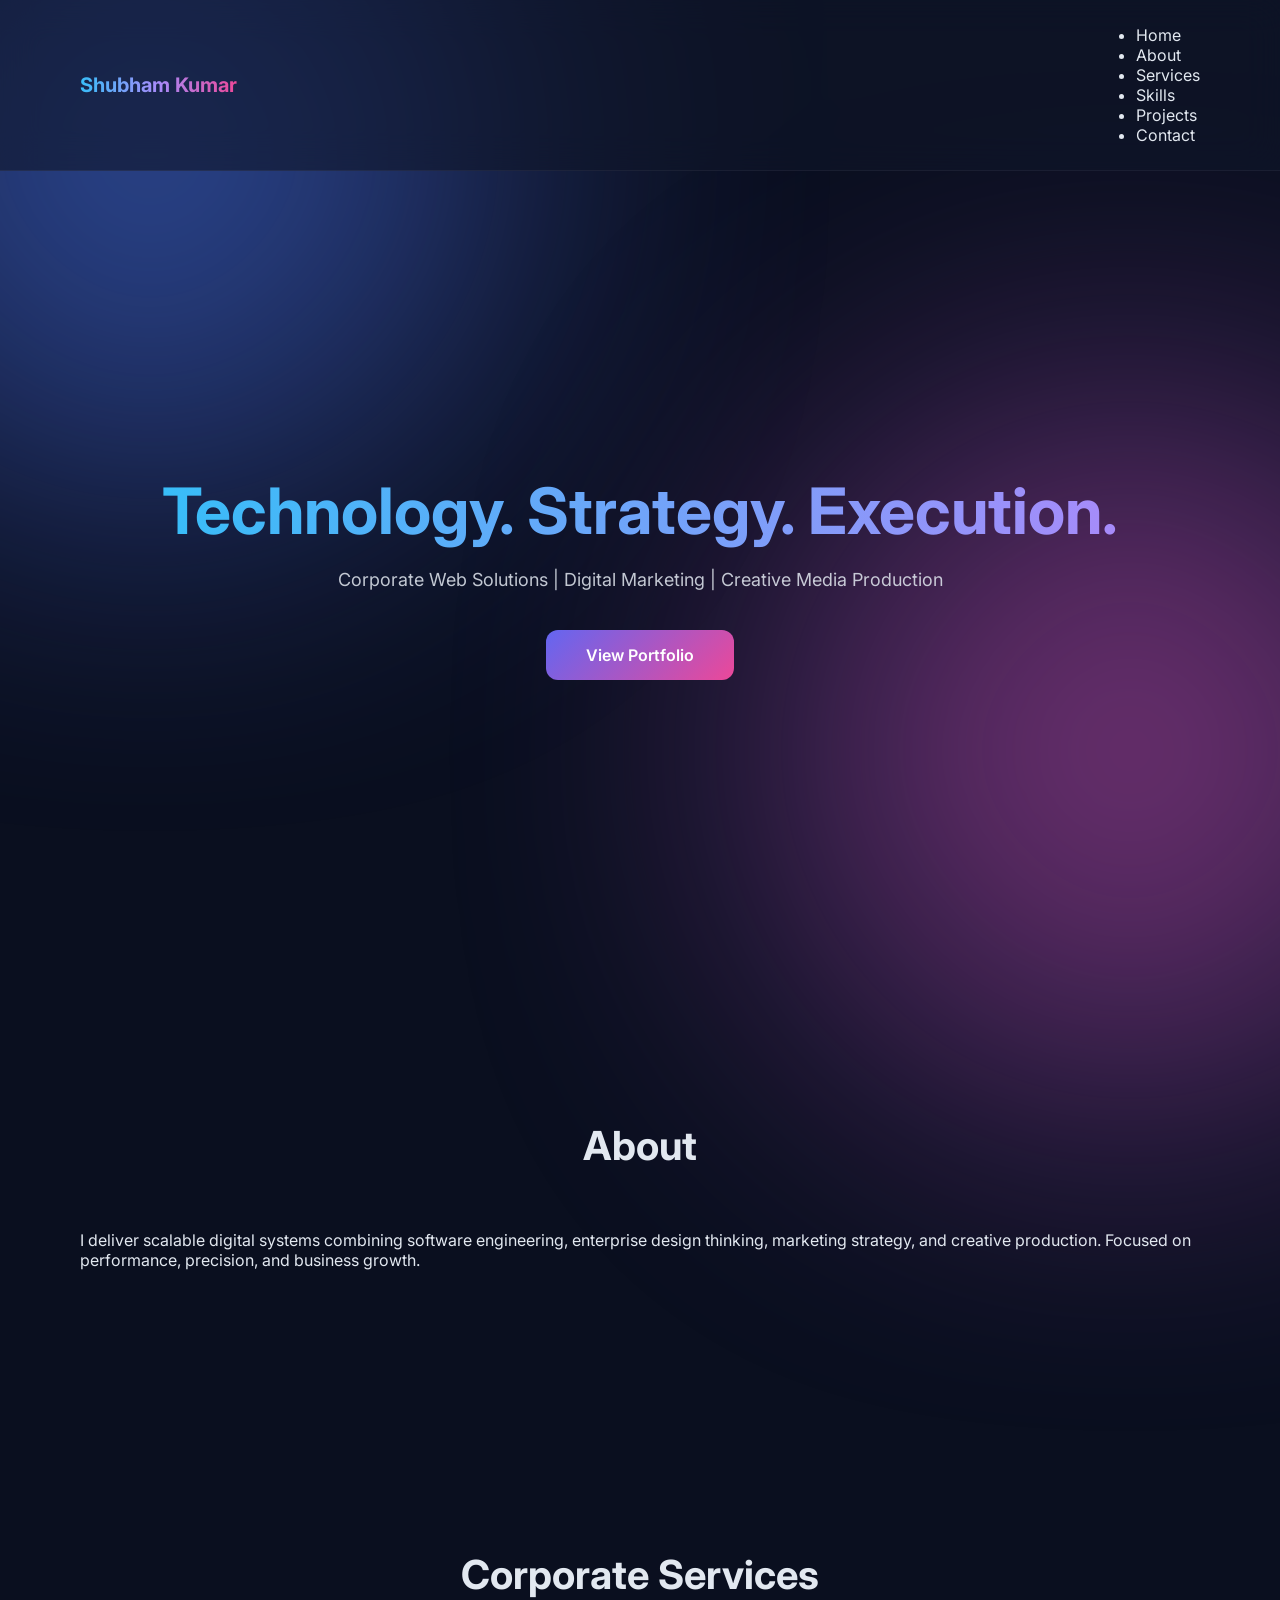
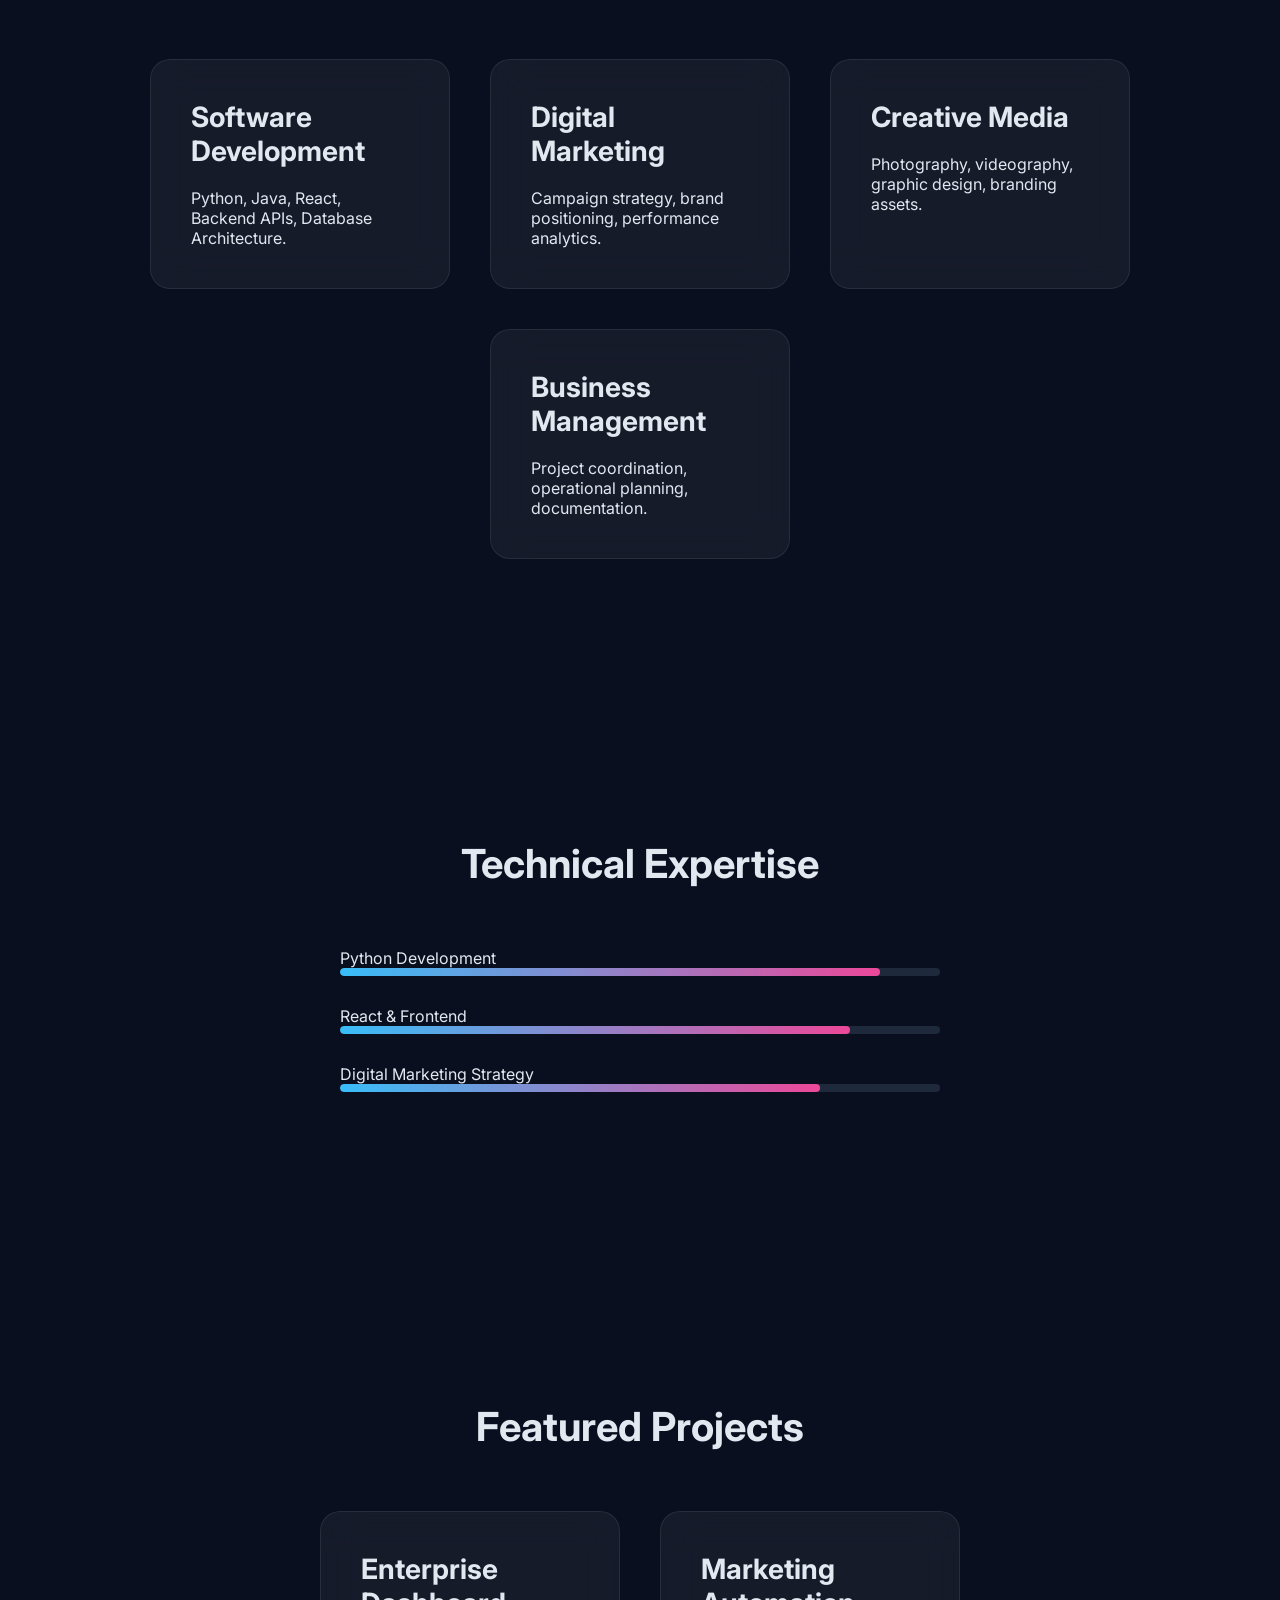
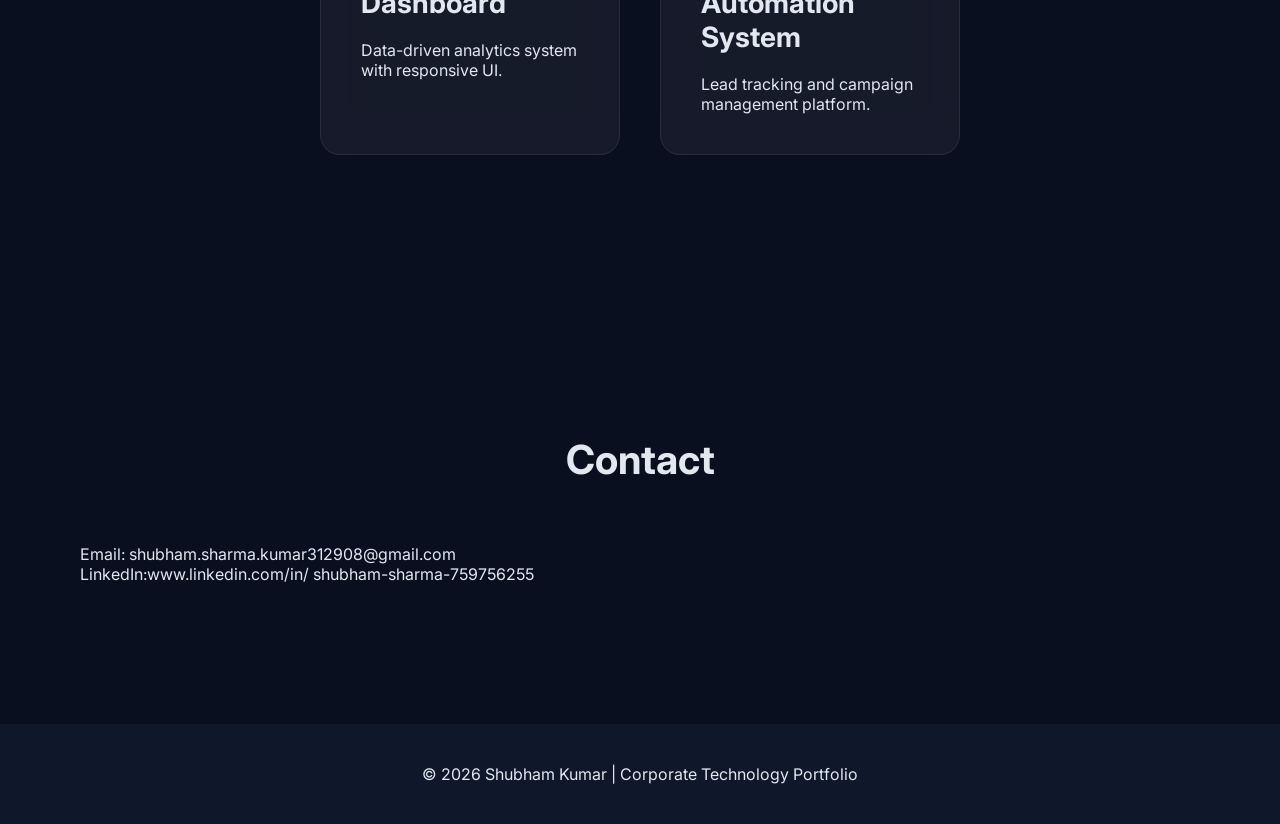
==== portfolio.html @ 58cebaa6 "Add files via upload" ====
<!DOCTYPE html>
<html lang="en">
<head>
<meta charset="UTF-8">
<meta name="viewport" content="width=device-width, initial-scale=1.0">
<title>Shubham Kumar | Corporate Portfolio</title>
<link rel="stylesheet" href="portfolio.css">
<link href="https://fonts.googleapis.com/css2?family=Inter:wght@300;400;600;700&display=swap" rel="stylesheet">
</head>
<body>

<header class="header">
    <nav class="nav">
        <div class="logo">Shubham Kumar</div>
        <ul>
            <li>Home</li>
            <li>About</li>
            <li>Services</li>
            <li>Skills</li>
            <li>Projects</li>
            <li>Contact</li>
        </ul>
    </nav>

    <div class="hero">
        <h1>Technology. Strategy. Execution.</h1>
        <p>Corporate Web Solutions | Digital Marketing | Creative Media Production</p>
        <a href="#" class="btn-primary">View Portfolio</a>
    </div>
</header>

<section class="section about">
    <h2>About</h2>
    <p>
        I deliver scalable digital systems combining software engineering,
        enterprise design thinking, marketing strategy, and creative production.
        Focused on performance, precision, and business growth.
    </p>
</section>
                      

<section class="section services">
    <h2>Corporate Services</h2>
    <div class="grid">
        <div class="card reveal">
            <h3>Software Development</h3>
            <p>Python, Java, React, Backend APIs, Database Architecture.</p>
        </div>

        <div class="card reveal">
            <h3>Digital Marketing</h3>
            <p>Campaign strategy, brand positioning, performance analytics.</p>
        </div>

        <div class="card reveal">
            <h3>Creative Media</h3>
            <p>Photography, videography, graphic design, branding assets.</p>
        </div>

        <div class="card reveal">
            <h3>Business Management</h3>
            <p>Project coordination, operational planning, documentation.</p>
        </div>
    </div>
</section>

<section class="section skills">
    <h2>Technical Expertise</h2>

    <div class="skill reveal">
        <span>Python Development</span>
        <div class="bar"><div class="fill" style="width:90%"></div></div>
    </div>

    <div class="skill reveal">
        <span>React & Frontend</span>
        <div class="bar"><div class="fill" style="width:85%"></div></div>
    </div>

    <div class="skill reveal">
        <span>Digital Marketing Strategy</span>
        <div class="bar"><div class="fill" style="width:80%"></div></div>
    </div>

</section>

<section class="section projects">
    <h2>Featured Projects</h2>
    <div class="grid">
        <div class="project-card reveal">
            <h3>Enterprise Dashboard</h3>
            <p>Data-driven analytics system with responsive UI.</p>
        </div>
        <div class="project-card reveal">
            <h3>Marketing Automation System</h3>
            <p>Lead tracking and campaign management platform.</p>
        </div>
    </div>
</section>

<section class="section contact">
    <h2>Contact</h2>
    <p>Email: shubham.sharma.kumar312908@gmail.com</p>
    <p>LinkedIn:www.linkedin.com/in/
shubham-sharma-759756255 </p>
</section>

<footer>
    © 2026 Shubham Kumar | Corporate Technology Portfolio
</footer>

<script>
window.addEventListener("scroll", function() {
    let reveals = document.querySelectorAll(".reveal");
    reveals.forEach(el => {
        let windowHeight = window.innerHeight;
        let elementTop = el.getBoundingClientRect().top;
        if (elementTop < windowHeight - 100) {
            el.classList.add("active");
        }
    });
});
</script>

</body>
</html>
---- portfolio.css ----
/* =========================
   GLOBAL RESET
========================= */

*{
    margin:0;
    padding:0;
    box-sizing:border-box;
}

body{
    font-family:'Inter',sans-serif;
    background:#0a0f1f;
    color:#e2e8f0;
    overflow-x:hidden;
    scroll-behavior:smooth;
}

/* =========================
   ANIMATED MESH BACKGROUND
========================= */

body::before,
body::after{
    content:"";
    position:fixed;
    width:700px;
    height:700px;
    border-radius:50%;
    filter:blur(140px);
    z-index:-2;
    opacity:0.5;
    pointer-events:none;
}

body::before{
    background:radial-gradient(circle,#3b82f6,#6366f1);
    top:-200px;
    left:-200px;
    animation:float1 18s infinite alternate ease-in-out;
}

body::after{
    background:radial-gradient(circle,#ec4899,#8b5cf6);
    bottom:-200px;
    right:-200px;
    animation:float2 22s infinite alternate ease-in-out;
}

@keyframes float1{
    0%{transform:translate(0,0);}
    100%{transform:translate(120px,100px);}
}

@keyframes float2{
    0%{transform:translate(0,0);}
    100%{transform:translate(-120px,-100px);}
}

body::selection{
    background:#6366f1;
}

/* =========================
   NAVBAR
========================= */

.nav{
    position:sticky;
    top:0;
    display:flex;
    justify-content:space-between;
    align-items:center;
    padding:25px 80px;
    backdrop-filter:blur(18px);
    background:rgba(15,23,42,0.6);
    border-bottom:1px solid rgba(255,255,255,0.05);
    z-index:1000;
}

.logo{
    font-weight:700;
    font-size:20px;
    background:linear-gradient(90deg,#38bdf8,#a78bfa,#ec4899);
    -webkit-background-clip:text;
    -webkit-text-fill-color:transparent;
}

/* =========================
   HERO
========================= */

.hero{
    min-height:90vh;
    display:flex;
    flex-direction:column;
    justify-content:center;
    align-items:center;
    text-align:center;
    padding:0 20px;
}

.hero h1{
    font-size:64px;
    background:linear-gradient(90deg,#38bdf8,#a78bfa,#ec4899);
    background-size:200% auto;
    -webkit-background-clip:text;
    -webkit-text-fill-color:transparent;
    animation:shine 6s linear infinite;
}

@keyframes shine{
    to{background-position:200% center;}
}

.hero p{
    margin-top:20px;
    font-size:18px;
    opacity:0.85;
}

.btn-primary{
    margin-top:40px;
    padding:15px 40px;
    border-radius:12px;
    background:linear-gradient(135deg,#6366f1,#ec4899);
    color:white;
    text-decoration:none;
    font-weight:600;
    position:relative;
    transition:0.4s;
}

.btn-primary:hover{
    transform:translateY(-6px);
    box-shadow:0 15px 40px rgba(99,102,241,0.4);
}

/* =========================
   SECTIONS
========================= */

.section{
    padding:140px 80px;
    position:relative;
}

.section h2{
    text-align:center;
    font-size:40px;
    margin-bottom:60px;
}

.section h3{
    font-size:28px;
    margin-bottom:20px;
}

/* =========================
   STATS
========================= */

.stats{
    display:flex;
    justify-content:center;
    gap:80px;
}

.stat-card{
    text-align:center;
}

.stat-card h3{
    font-size:48px;
    background:linear-gradient(90deg,#38bdf8,#ec4899);
    -webkit-background-clip:text;
    -webkit-text-fill-color:transparent;
}

/* =========================
   CARDS
========================= */

.grid{
    display:flex;
    gap:40px;
    justify-content:center;
    flex-wrap:wrap;
}

.card, .project-card{
    width:300px;
    padding:40px;
    border-radius:20px;
    background:rgba(255,255,255,0.05);
    backdrop-filter:blur(20px);
    border:1px solid rgba(255,255,255,0.08);
    transition:transform 0.3s ease, box-shadow 0.4s ease;
    transform-style:preserve-3d;
    perspective:1000px;
    opacity:0;
    transform:translateY(40px);
}

.card:hover,
.project-card:hover{
    transform:translateY(-6px);
    box-shadow:0 25px 60px rgba(0,0,0,0.5);
}

/* =========================
   SKILLS
========================= */

.skill{
    max-width:600px;
    margin:30px auto;
    opacity:0;
    transform:translateY(40px);
}

.bar{
    height:8px;
    background:#1e293b;
    border-radius:8px;
    overflow:hidden;
}

.fill{
    height:8px;
    border-radius:8px;
    background:linear-gradient(90deg,#38bdf8,#ec4899);
}

/* =========================
   REVEAL
========================= */

.reveal.active{
    opacity:1;
    transform:translateY(0);
    transition:all 1s ease;
}

/* =========================
   FOOTER
========================= */

footer{
    padding:40px;
    text-align:center;
    background:#0f172a;
}
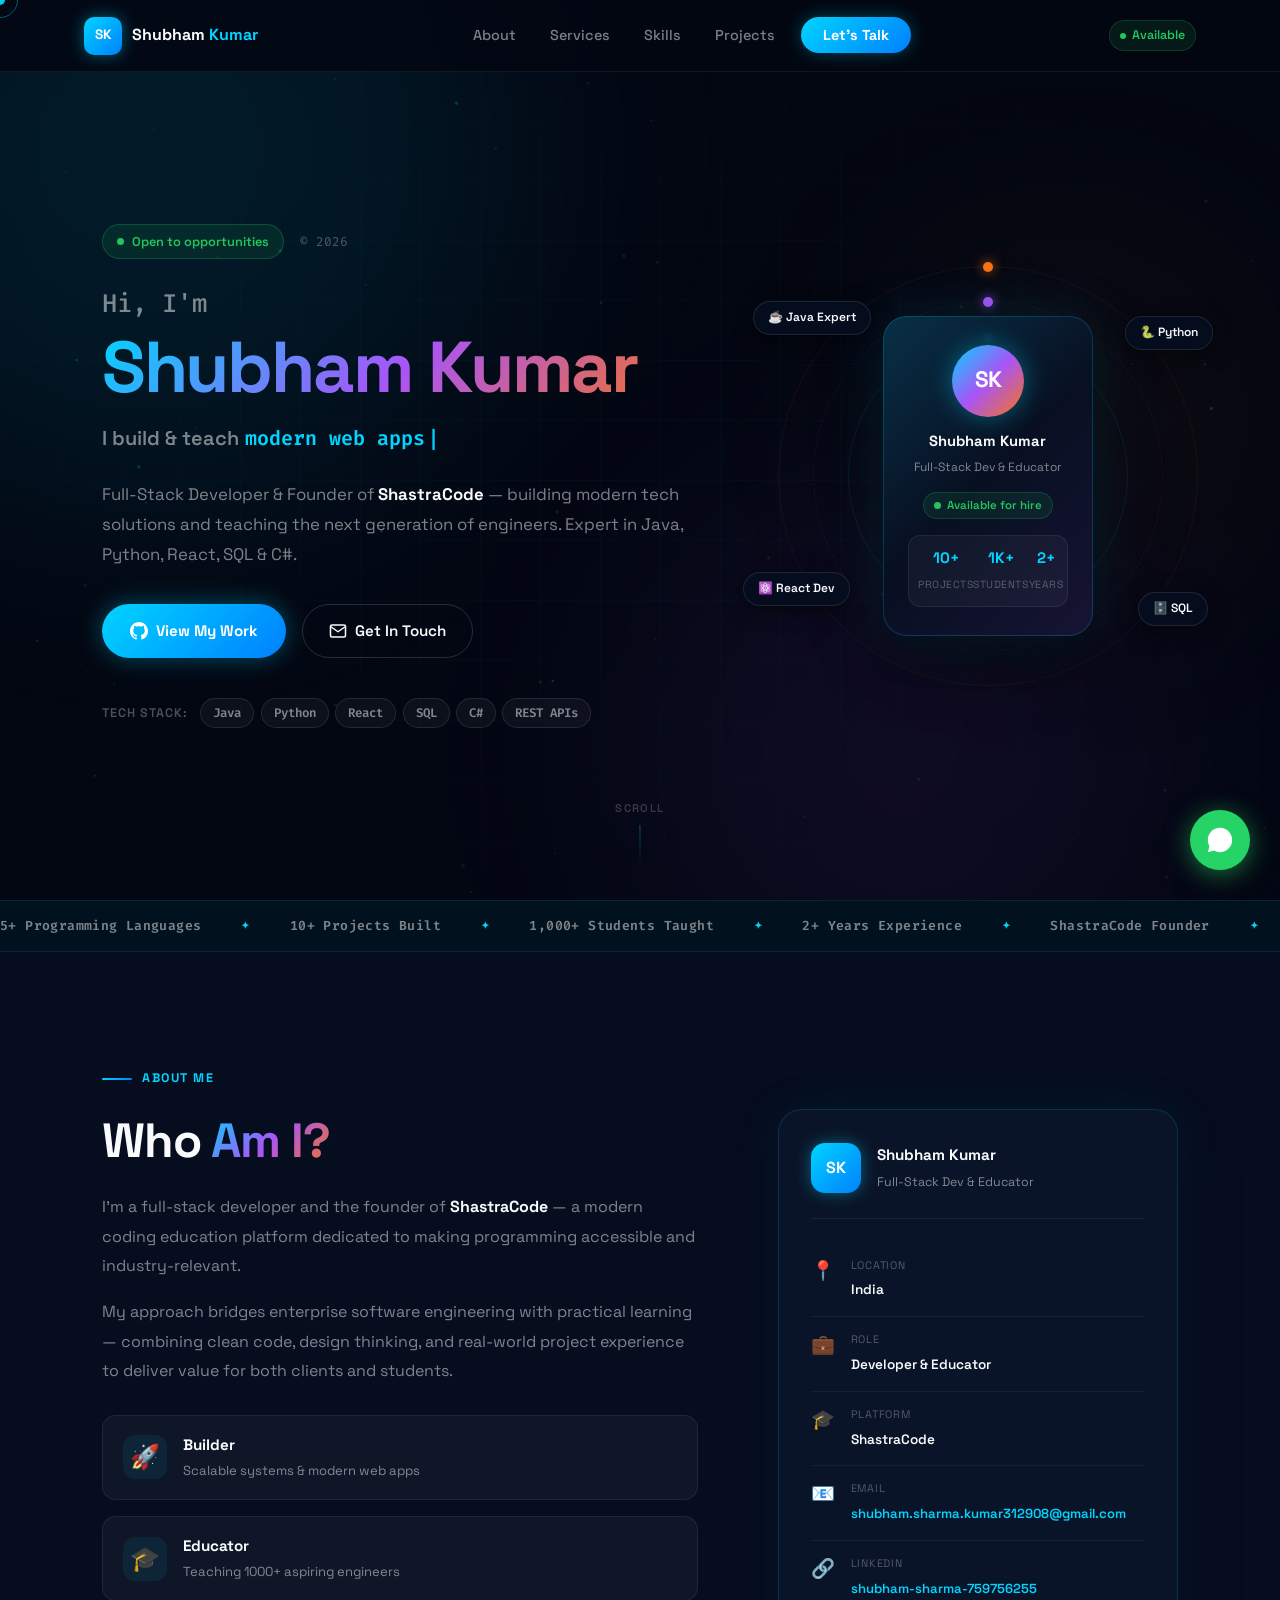
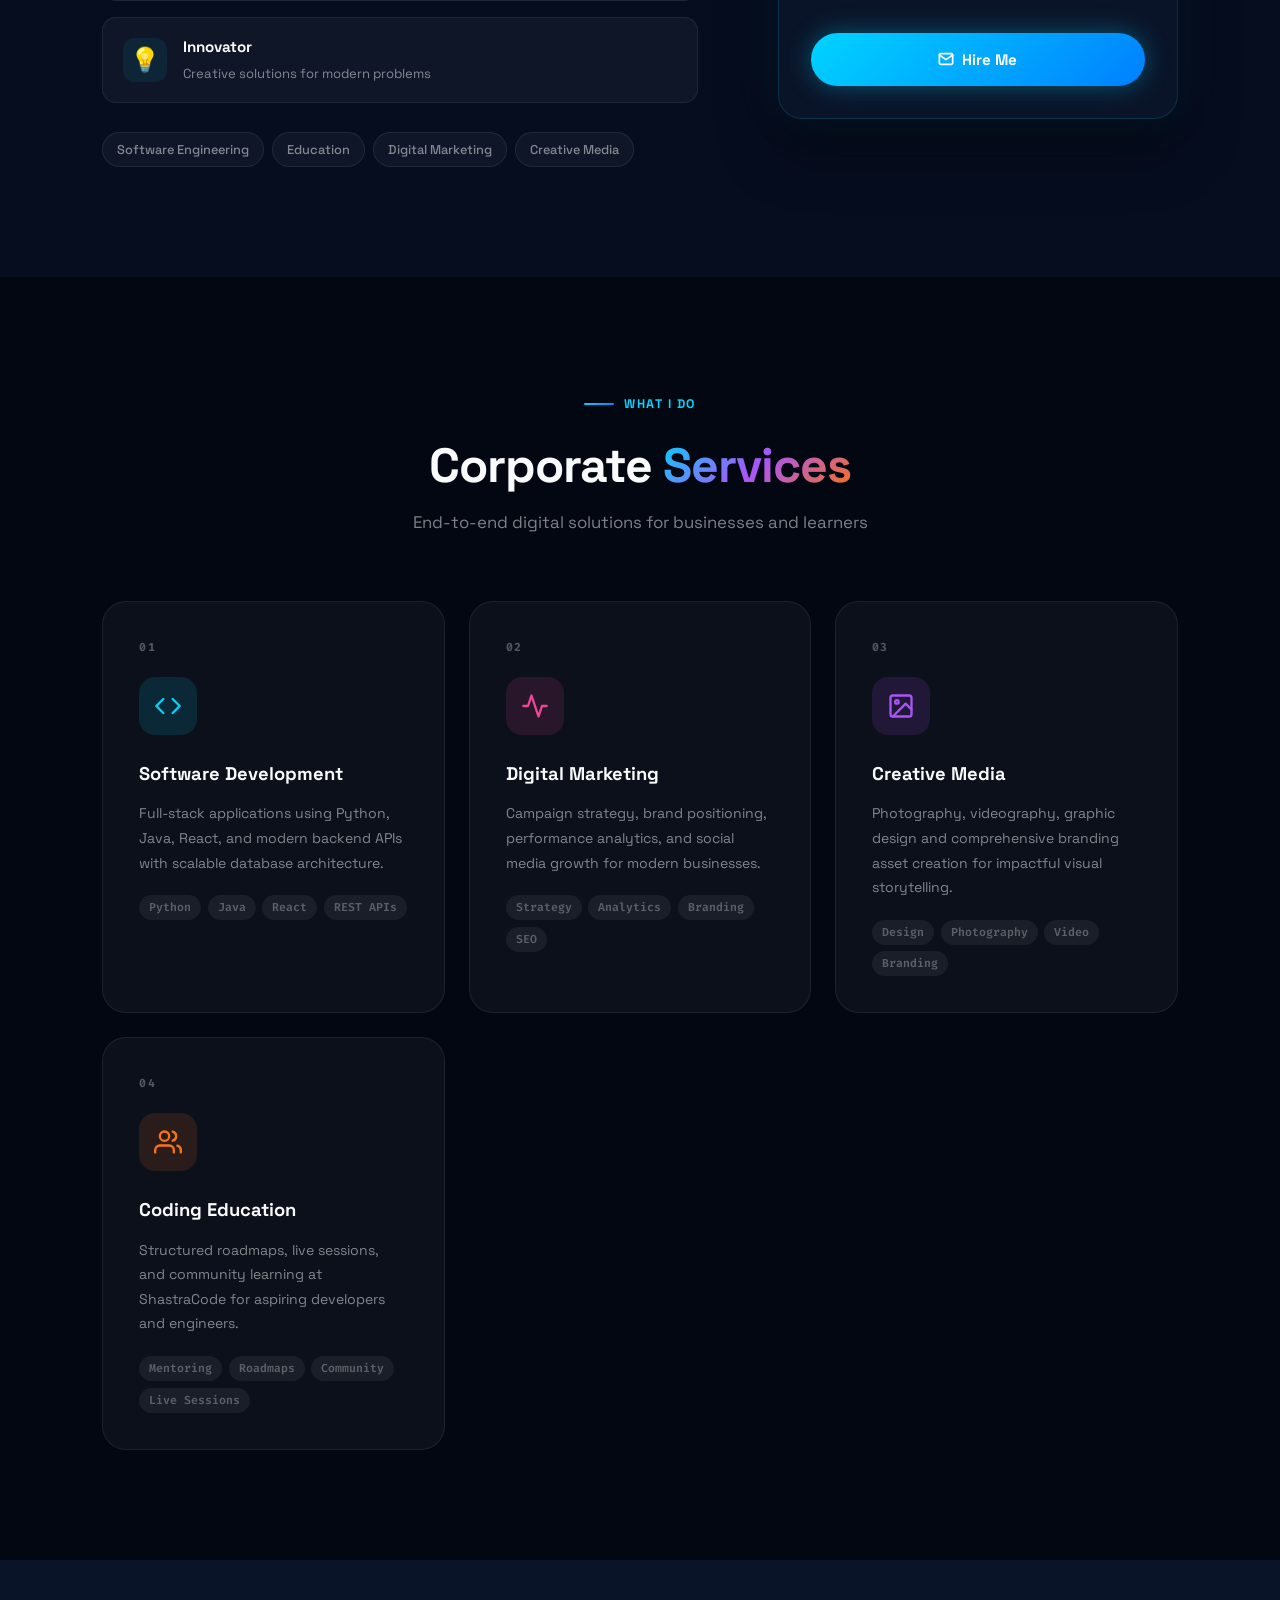
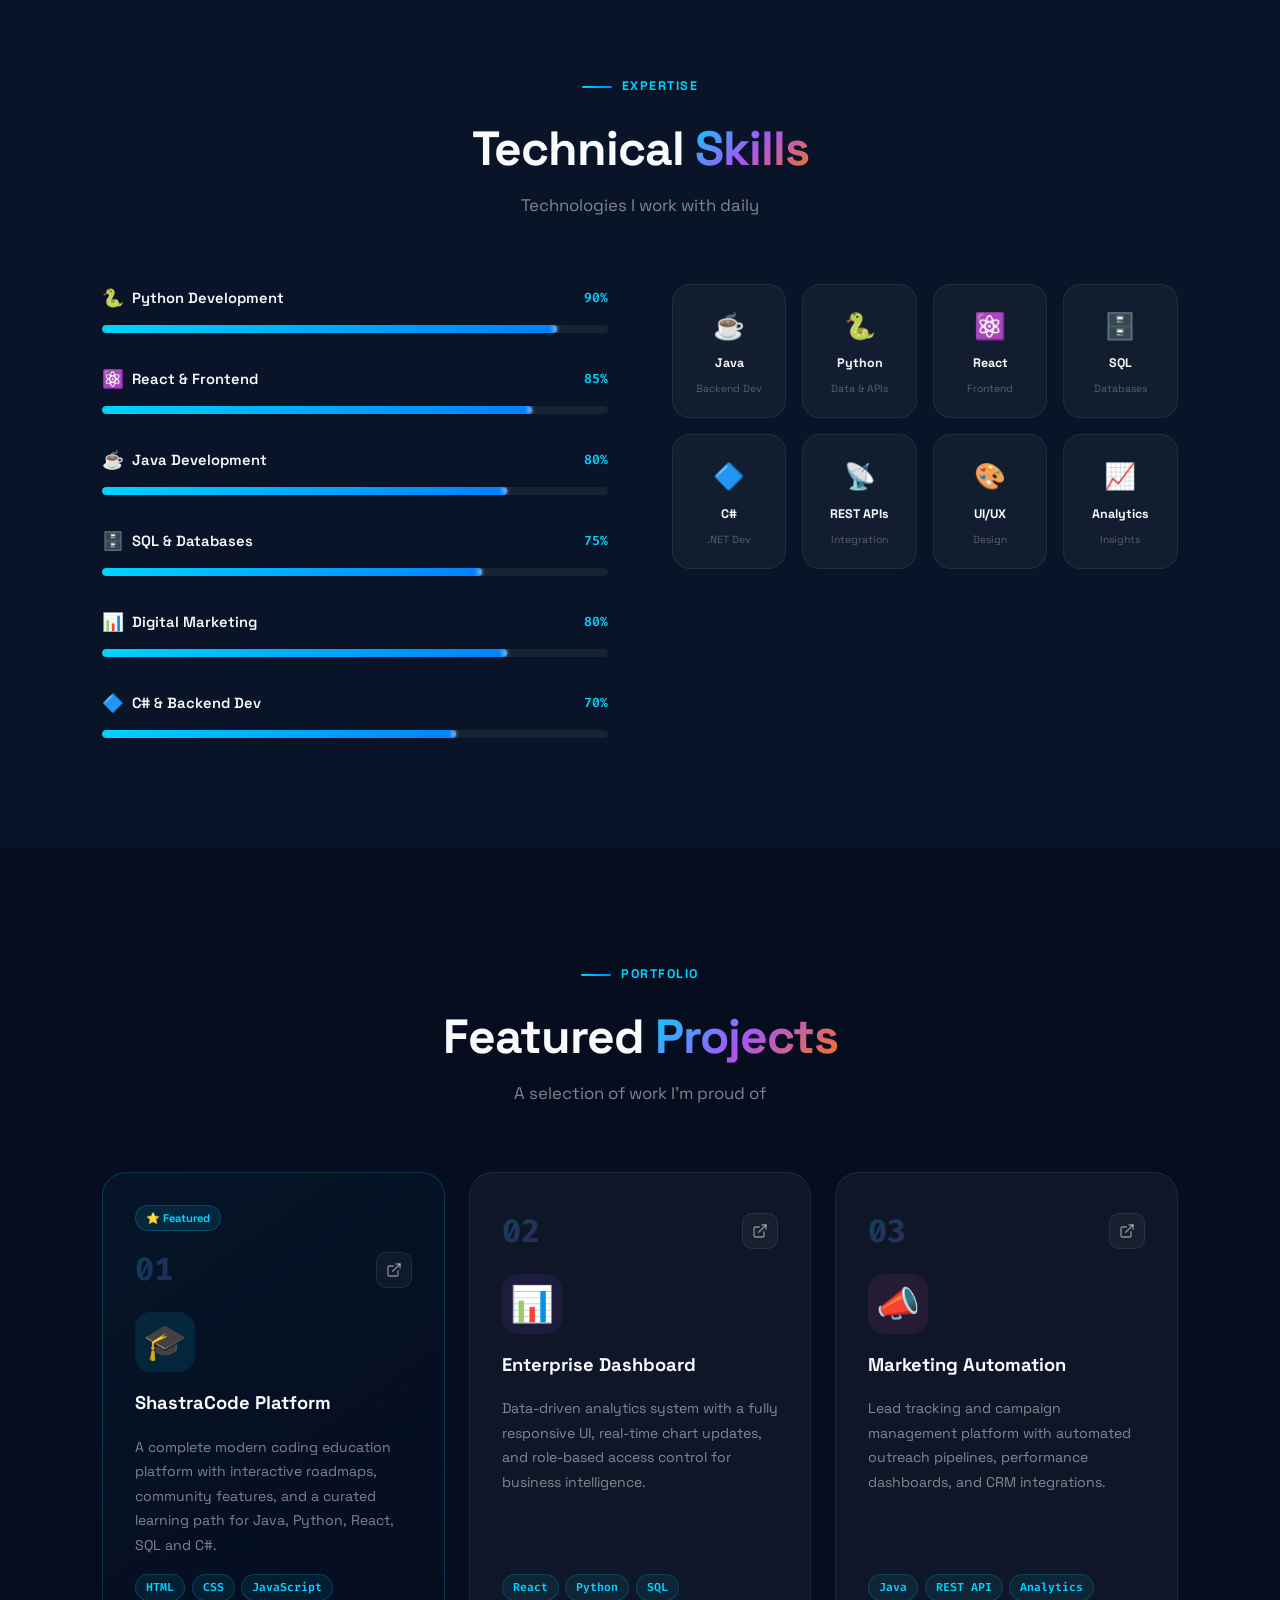
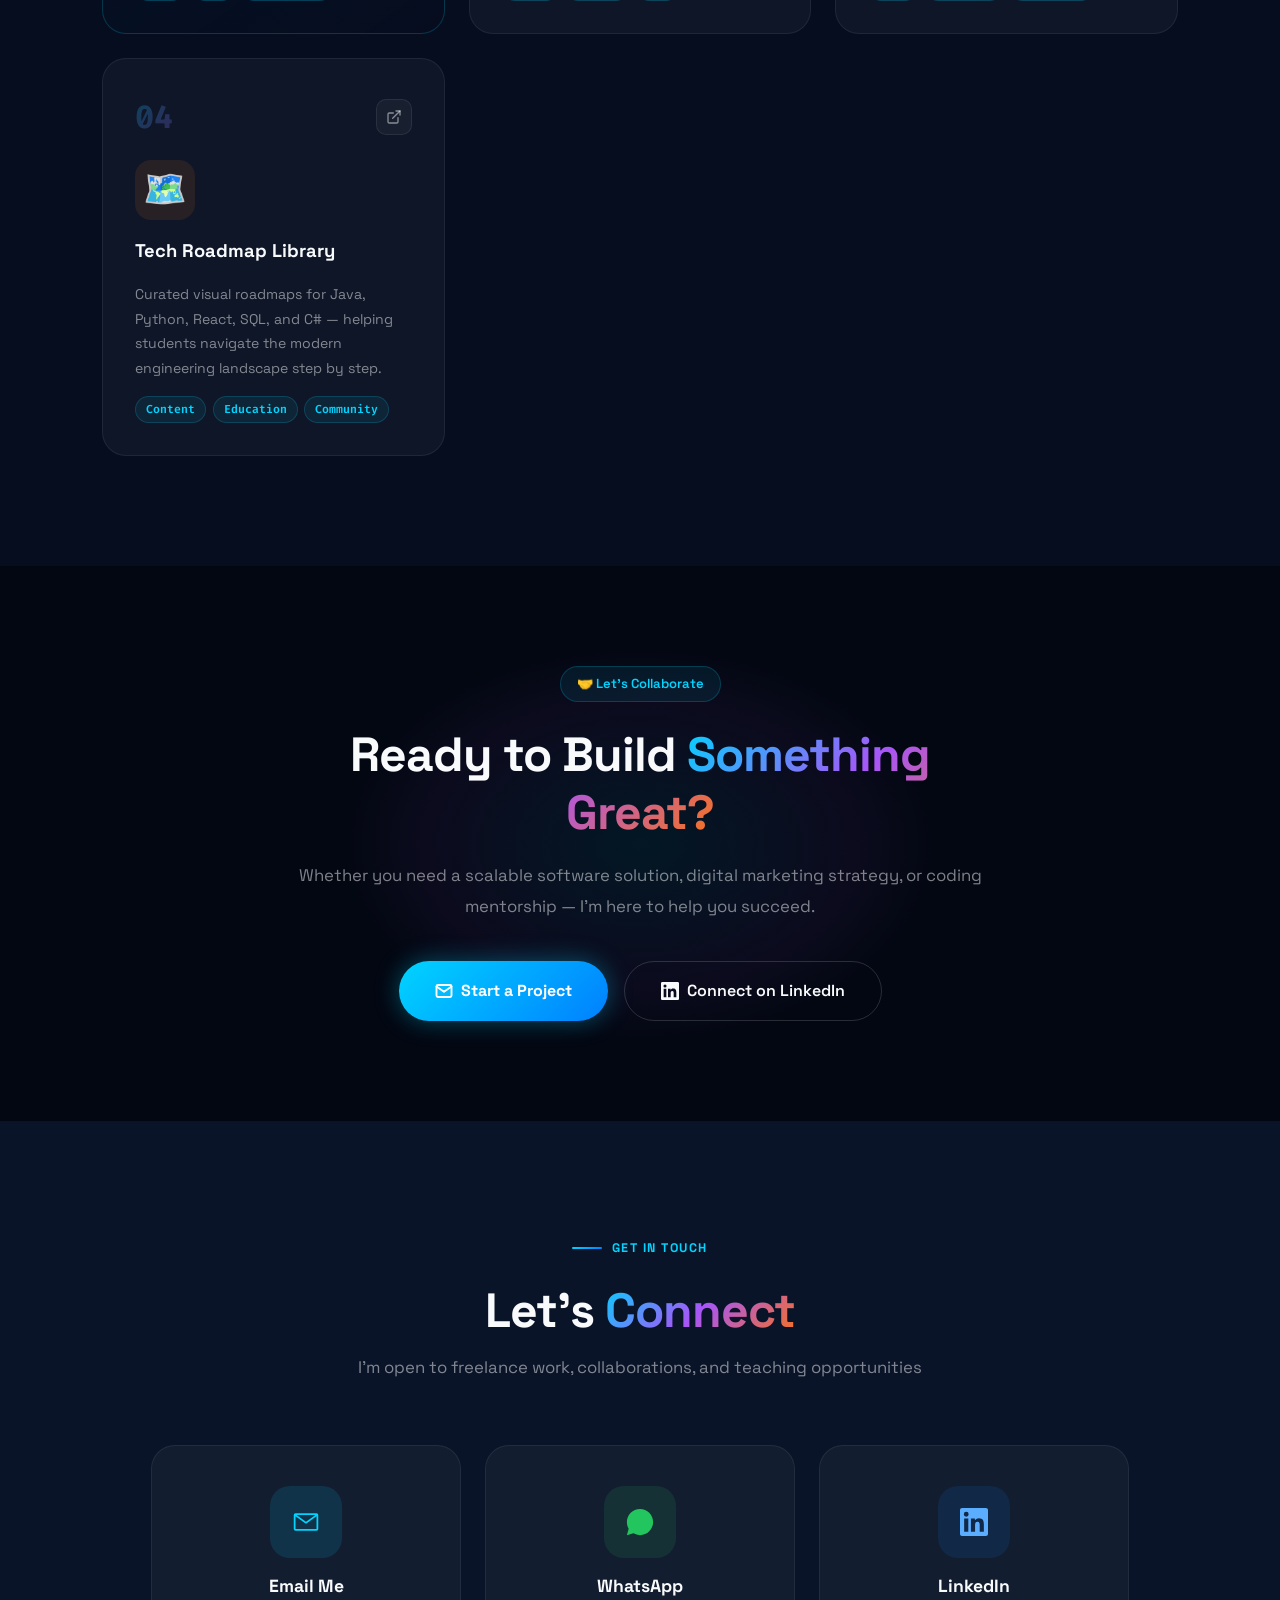
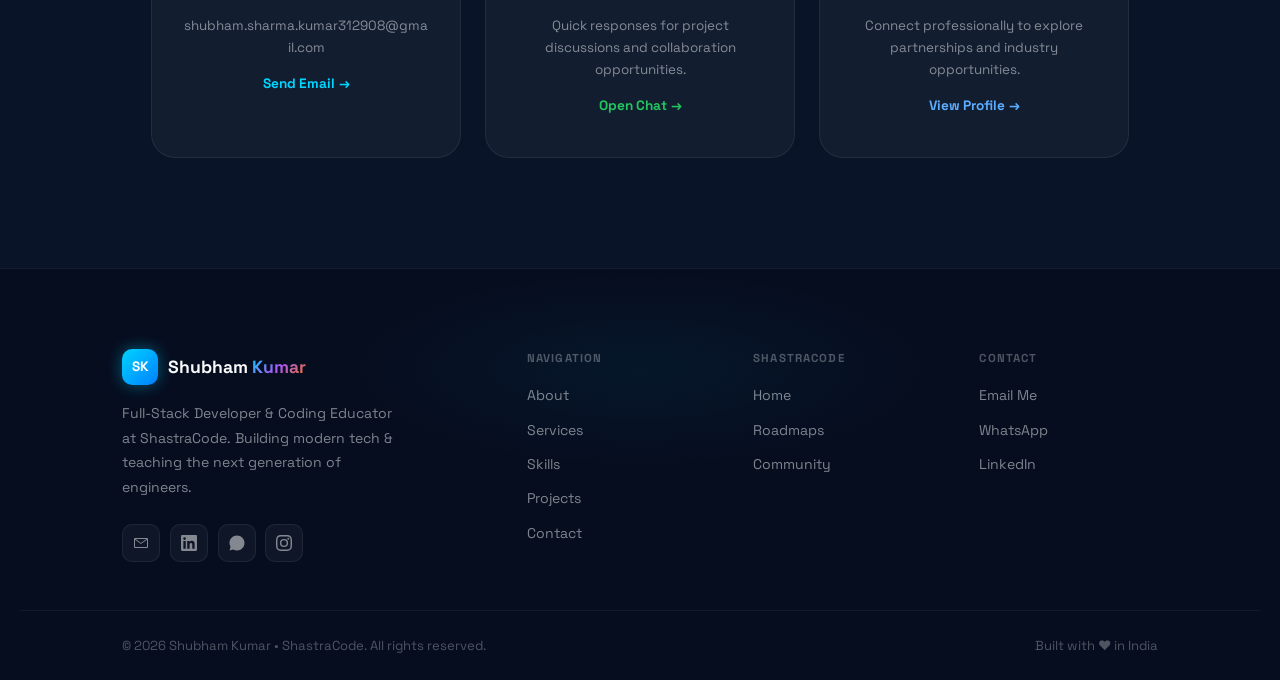
==== commit 84f189ed: "Add files via upload" ====
--- a/portfolio.html
+++ b/portfolio.html
@@ -1,126 +1,749 @@
-<!DOCTYPE html>
-<html lang="en">
-<head>
-<meta charset="UTF-8">
-<meta name="viewport" content="width=device-width, initial-scale=1.0">
-<title>Shubham Kumar | Corporate Portfolio</title>
-<link rel="stylesheet" href="portfolio.css">
-<link href="https://fonts.googleapis.com/css2?family=Inter:wght@300;400;600;700&display=swap" rel="stylesheet">
-</head>
-<body>
-
-<header class="header">
-    <nav class="nav">
-        <div class="logo">Shubham Kumar</div>
-        <ul>
-            <li>Home</li>
-            <li>About</li>
-            <li>Services</li>
-            <li>Skills</li>
-            <li>Projects</li>
-            <li>Contact</li>
-        </ul>
-    </nav>
-
-    <div class="hero">
-        <h1>Technology. Strategy. Execution.</h1>
-        <p>Corporate Web Solutions | Digital Marketing | Creative Media Production</p>
-        <a href="#" class="btn-primary">View Portfolio</a>
-    </div>
-</header>
-
-<section class="section about">
-    <h2>About</h2>
-    <p>
-        I deliver scalable digital systems combining software engineering,
-        enterprise design thinking, marketing strategy, and creative production.
-        Focused on performance, precision, and business growth.
-    </p>
-</section>
-                      
-
-<section class="section services">
-    <h2>Corporate Services</h2>
-    <div class="grid">
-        <div class="card reveal">
-            <h3>Software Development</h3>
-            <p>Python, Java, React, Backend APIs, Database Architecture.</p>
-        </div>
-
-        <div class="card reveal">
-            <h3>Digital Marketing</h3>
-            <p>Campaign strategy, brand positioning, performance analytics.</p>
-        </div>
-
-        <div class="card reveal">
-            <h3>Creative Media</h3>
-            <p>Photography, videography, graphic design, branding assets.</p>
-        </div>
-
-        <div class="card reveal">
-            <h3>Business Management</h3>
-            <p>Project coordination, operational planning, documentation.</p>
-        </div>
-    </div>
-</section>
-
-<section class="section skills">
-    <h2>Technical Expertise</h2>
-
-    <div class="skill reveal">
-        <span>Python Development</span>
-        <div class="bar"><div class="fill" style="width:90%"></div></div>
-    </div>
-
-    <div class="skill reveal">
-        <span>React & Frontend</span>
-        <div class="bar"><div class="fill" style="width:85%"></div></div>
-    </div>
-
-    <div class="skill reveal">
-        <span>Digital Marketing Strategy</span>
-        <div class="bar"><div class="fill" style="width:80%"></div></div>
-    </div>
-
-</section>
-
-<section class="section projects">
-    <h2>Featured Projects</h2>
-    <div class="grid">
-        <div class="project-card reveal">
-            <h3>Enterprise Dashboard</h3>
-            <p>Data-driven analytics system with responsive UI.</p>
-        </div>
-        <div class="project-card reveal">
-            <h3>Marketing Automation System</h3>
-            <p>Lead tracking and campaign management platform.</p>
-        </div>
-    </div>
-</section>
-
-<section class="section contact">
-    <h2>Contact</h2>
-    <p>Email: shubham.sharma.kumar312908@gmail.com</p>
-    <p>LinkedIn:www.linkedin.com/in/
-shubham-sharma-759756255 </p>
-</section>
-
-<footer>
-    © 2026 Shubham Kumar | Corporate Technology Portfolio
-</footer>
-
-<script>
-window.addEventListener("scroll", function() {
-    let reveals = document.querySelectorAll(".reveal");
-    reveals.forEach(el => {
-        let windowHeight = window.innerHeight;
-        let elementTop = el.getBoundingClientRect().top;
-        if (elementTop < windowHeight - 100) {
-            el.classList.add("active");
-        }
-    });
-});
-</script>
-
-</body>
+<!DOCTYPE html>
+<html lang="en">
+<head>
+    <meta charset="UTF-8">
+    <meta name="viewport" content="width=device-width, initial-scale=1.0">
+    <title>Shubham Kumar | Full-Stack Developer & Coding Educator</title>
+    <meta name="description" content="Shubham Kumar — Full-Stack Developer, Founder of ShastraCode. Expert in Java, Python, React, SQL and C#. Building modern tech solutions & teaching the next generation of engineers.">
+    <meta name="keywords" content="Shubham Kumar, ShastraCode, Full Stack Developer, Java, Python, React, SQL, C#, Coding Educator, India">
+    <meta name="author" content="Shubham Kumar">
+    <meta property="og:title" content="Shubham Kumar | Developer & Educator">
+    <meta property="og:description" content="Full-Stack Developer & Founder of ShastraCode — building modern tech and teaching the next generation.">
+    <meta property="og:type" content="website">
+    <link rel="preconnect" href="https://fonts.googleapis.com">
+    <link rel="preconnect" href="https://fonts.gstatic.com" crossorigin>
+    <link href="https://fonts.googleapis.com/css2?family=Inter:wght@300;400;500;600;700;800;900&family=Fira+Code:wght@400;500;600&family=Space+Grotesk:wght@400;500;600;700;800&display=swap" rel="stylesheet">
+    <link rel="stylesheet" href="portfolio.css">
+</head>
+<body>
+
+<!-- ===================== CURSOR ===================== -->
+<div class="pf-cursor" id="pfCursor"></div>
+<div class="pf-cursor-follower" id="pfCursorFollower"></div>
+
+<!-- ===================== CANVAS PARTICLES ===================== -->
+<canvas id="pfParticles"></canvas>
+
+<!-- ===================== NAVBAR ===================== -->
+<nav id="pf-navbar">
+    <div class="pf-nav-inner">
+        <a href="index.html" class="pf-nav-logo">
+            <div class="pf-logo-icon">SK</div>
+            <span class="pf-logo-text">Shubham<span class="pf-accent"> Kumar</span></span>
+        </a>
+        <ul class="pf-nav-links" id="pfNavLinks">
+            <li><a href="#about"    class="pf-nav-link" data-section="about">About</a></li>
+            <li><a href="#services" class="pf-nav-link" data-section="services">Services</a></li>
+            <li><a href="#skills"   class="pf-nav-link" data-section="skills">Skills</a></li>
+            <li><a href="#projects" class="pf-nav-link" data-section="projects">Projects</a></li>
+            <li><a href="#contact"  class="pf-nav-link pf-nav-cta" data-section="contact">Let's Talk</a></li>
+        </ul>
+        <div class="pf-nav-right">
+            <div class="pf-nav-status">
+                <span class="pf-status-dot"></span>
+                <span>Available</span>
+            </div>
+            <button class="pf-hamburger" id="pfHamburger" aria-label="Open menu">
+                <span></span><span></span><span></span>
+            </button>
+        </div>
+    </div>
+</nav>
+
+<!-- Mobile Nav -->
+<div class="pf-mobile-nav" id="pfMobileNav">
+    <div class="pf-mob-header">
+        <div class="pf-logo-icon">SK</div>
+        <span>Shubham Kumar</span>
+    </div>
+    <a href="#about"    class="pf-mob-link">About</a>
+    <a href="#services" class="pf-mob-link">Services</a>
+    <a href="#skills"   class="pf-mob-link">Skills</a>
+    <a href="#projects" class="pf-mob-link">Projects</a>
+    <a href="#contact"  class="pf-mob-link pf-mob-cta">Let's Talk</a>
+</div>
+
+<!-- ===================== HERO ===================== -->
+<header class="pf-hero" id="home">
+    <div class="pf-hero-bg">
+        <div class="pf-glow pf-glow-1"></div>
+        <div class="pf-glow pf-glow-2"></div>
+        <div class="pf-glow pf-glow-3"></div>
+        <div class="pf-grid-lines"></div>
+    </div>
+
+    <div class="pf-hero-content">
+        <div class="pf-hero-eyebrow">
+            <span class="pf-availability">
+                <span class="pf-dot"></span> Open to opportunities
+            </span>
+            <span class="pf-hero-year">© 2026</span>
+        </div>
+
+        <h1 class="pf-hero-title">
+            <span class="pf-hero-line">Hi, I'm</span>
+            <span class="pf-hero-name pf-gradient-text">Shubham Kumar</span>
+        </h1>
+
+        <div class="pf-typewriter-wrap">
+            <span class="pf-typewriter-prefix">I build &amp; teach </span>
+            <span class="pf-typewriter" id="pfTypewriter"></span>
+            <span class="pf-cursor-blink">|</span>
+        </div>
+
+        <p class="pf-hero-desc">
+            Full-Stack Developer &amp; Founder of <strong>ShastraCode</strong> — building modern tech
+            solutions and teaching the next generation of engineers. Expert in Java, Python, React, SQL &amp; C#.
+        </p>
+
+        <div class="pf-hero-actions">
+            <a href="https://github.com/CAPTShubham1" target="_blank" rel="noopener noreferrer" class="pf-btn-primary">
+                <svg width="18" height="18" viewBox="0 0 24 24" fill="currentColor"><path d="M12 0C5.37 0 0 5.37 0 12c0 5.31 3.435 9.795 8.205 11.385.6.105.825-.255.825-.57 0-.285-.015-1.23-.015-2.235-3.015.555-3.795-.735-4.035-1.41-.135-.345-.72-1.41-1.23-1.695-.42-.225-1.02-.78-.015-.795.945-.015 1.62.87 1.845 1.23 1.08 1.815 2.805 1.305 3.495.99.105-.78.42-1.305.765-1.605-2.67-.3-5.46-1.335-5.46-5.925 0-1.305.465-2.385 1.23-3.225-.12-.3-.54-1.53.12-3.18 0 0 1.005-.315 3.3 1.23.96-.27 1.98-.405 3-.405s2.04.135 3 .405c2.295-1.56 3.3-1.23 3.3-1.23.66 1.65.24 2.88.12 3.18.765.84 1.23 1.905 1.23 3.225 0 4.605-2.805 5.625-5.475 5.925.435.375.81 1.095.81 2.22 0 1.605-.015 2.895-.015 3.3 0 .315.225.69.825.57A12.02 12.02 0 0 0 24 12c0-6.63-5.37-12-12-12z"/></svg>
+                View My Work
+            </a>
+            <a href="https://mail.google.com/mail/?view=cm&to=shubham.sharma.kumar312908@gmail.com&su=Hello%20Shubham&body=Hi%20Shubham," target="_blank" rel="noopener noreferrer" class="pf-btn-outline">
+                <svg width="18" height="18" viewBox="0 0 24 24" fill="none" stroke="currentColor" stroke-width="2" stroke-linecap="round" stroke-linejoin="round"><path d="M4 4h16c1.1 0 2 .9 2 2v12c0 1.1-.9 2-2 2H4c-1.1 0-2-.9-2-2V6c0-1.1.9-2 2-2z"/><polyline points="22,6 12,13 2,6"/></svg>
+                Get In Touch
+            </a>
+        </div>
+
+        <div class="pf-hero-tech">
+            <span class="pf-tech-label">Tech Stack:</span>
+            <div class="pf-tech-pills">
+                <span class="pf-tech-pill">Java</span>
+                <span class="pf-tech-pill">Python</span>
+                <span class="pf-tech-pill">React</span>
+                <span class="pf-tech-pill">SQL</span>
+                <span class="pf-tech-pill">C#</span>
+                <span class="pf-tech-pill">REST APIs</span>
+            </div>
+        </div>
+    </div>
+
+    <div class="pf-hero-visual">
+        <!-- Main Avatar Card -->
+        <div class="pf-avatar-scene">
+            <div class="pf-orbit pf-orbit-1">
+                <div class="pf-orbit-dot"></div>
+            </div>
+            <div class="pf-orbit pf-orbit-2">
+                <div class="pf-orbit-dot pf-orbit-dot-2"></div>
+            </div>
+            <div class="pf-orbit pf-orbit-3">
+                <div class="pf-orbit-dot pf-orbit-dot-3"></div>
+            </div>
+
+            <div class="pf-avatar-card">
+                <div class="pf-avatar-glow"></div>
+                <div class="pf-avatar-circle">
+                    <span>SK</span>
+                </div>
+                <div class="pf-avatar-info">
+                    <strong>Shubham Kumar</strong>
+                    <span>Full-Stack Dev &amp; Educator</span>
+                </div>
+                <div class="pf-avatar-badge">
+                    <span class="pf-dot"></span> Available for hire
+                </div>
+                <div class="pf-avatar-stats">
+                    <div class="pf-as">
+                        <span class="pf-as-num">10+</span>
+                        <span class="pf-as-lbl">Projects</span>
+                    </div>
+                    <div class="pf-as-sep"></div>
+                    <div class="pf-as">
+                        <span class="pf-as-num">1K+</span>
+                        <span class="pf-as-lbl">Students</span>
+                    </div>
+                    <div class="pf-as-sep"></div>
+                    <div class="pf-as">
+                        <span class="pf-as-num">2+</span>
+                        <span class="pf-as-lbl">Years</span>
+                    </div>
+                </div>
+            </div>
+
+            <!-- Floating pills -->
+            <div class="pf-float-pill pf-pill-1">☕ Java Expert</div>
+            <div class="pf-float-pill pf-pill-2">🐍 Python</div>
+            <div class="pf-float-pill pf-pill-3">⚛️ React Dev</div>
+            <div class="pf-float-pill pf-pill-4">🗄️ SQL</div>
+        </div>
+    </div>
+
+    <!-- Scroll indicator -->
+    <div class="pf-scroll-hint">
+        <span>Scroll</span>
+        <div class="pf-scroll-line"></div>
+    </div>
+</header>
+
+<!-- ===================== MARQUEE STATS ===================== -->
+<div class="pf-marquee-bar">
+    <div class="pf-marquee-track">
+        <span>5+ Programming Languages</span>
+        <span class="pf-mx">✦</span>
+        <span>10+ Projects Built</span>
+        <span class="pf-mx">✦</span>
+        <span>1,000+ Students Taught</span>
+        <span class="pf-mx">✦</span>
+        <span>2+ Years Experience</span>
+        <span class="pf-mx">✦</span>
+        <span>ShastraCode Founder</span>
+        <span class="pf-mx">✦</span>
+        <span>Full-Stack Developer</span>
+        <span class="pf-mx">✦</span>
+        <span>Coding Educator</span>
+        <span class="pf-mx">✦</span>
+        <!-- Duplicate for seamless loop -->
+        <span>5+ Programming Languages</span>
+        <span class="pf-mx">✦</span>
+        <span>10+ Projects Built</span>
+        <span class="pf-mx">✦</span>
+        <span>1,000+ Students Taught</span>
+        <span class="pf-mx">✦</span>
+        <span>2+ Years Experience</span>
+        <span class="pf-mx">✦</span>
+        <span>ShastraCode Founder</span>
+        <span class="pf-mx">✦</span>
+        <span>Full-Stack Developer</span>
+        <span class="pf-mx">✦</span>
+        <span>Coding Educator</span>
+        <span class="pf-mx">✦</span>
+    </div>
+</div>
+
+<!-- ===================== ABOUT ===================== -->
+<section id="about" class="pf-section pf-about">
+    <div class="pf-section-inner pf-about-inner">
+        <div class="pf-about-left pf-reveal">
+            <div class="pf-section-eyebrow">
+                <div class="pf-eyebrow-line"></div>
+                <span>About Me</span>
+            </div>
+            <h2 class="pf-section-title">Who <span class="pf-gradient-text">Am I?</span></h2>
+            <p>I'm a full-stack developer and the founder of <strong>ShastraCode</strong> — a modern coding education platform dedicated to making programming accessible and industry-relevant.</p>
+            <p>My approach bridges enterprise software engineering with practical learning — combining clean code, design thinking, and real-world project experience to deliver value for both clients and students.</p>
+
+            <div class="pf-about-highlights">
+                <div class="pf-highlight-item">
+                    <div class="pf-hi-icon">🚀</div>
+                    <div>
+                        <strong>Builder</strong>
+                        <span>Scalable systems &amp; modern web apps</span>
+                    </div>
+                </div>
+                <div class="pf-highlight-item">
+                    <div class="pf-hi-icon">🎓</div>
+                    <div>
+                        <strong>Educator</strong>
+                        <span>Teaching 1000+ aspiring engineers</span>
+                    </div>
+                </div>
+                <div class="pf-highlight-item">
+                    <div class="pf-hi-icon">💡</div>
+                    <div>
+                        <strong>Innovator</strong>
+                        <span>Creative solutions for modern problems</span>
+                    </div>
+                </div>
+            </div>
+
+            <div class="pf-about-tags">
+                <span>Software Engineering</span>
+                <span>Education</span>
+                <span>Digital Marketing</span>
+                <span>Creative Media</span>
+            </div>
+        </div>
+
+        <div class="pf-about-right pf-reveal">
+            <div class="pf-info-card">
+                <div class="pf-info-card-header">
+                    <div class="pf-ic-avatar">SK</div>
+                    <div>
+                        <strong>Shubham Kumar</strong>
+                        <span>Full-Stack Dev &amp; Educator</span>
+                    </div>
+                </div>
+                <div class="pf-info-divider"></div>
+                <div class="pf-info-rows">
+                    <div class="pf-info-row">
+                        <span class="pf-info-icon">📍</span>
+                        <div>
+                            <small>Location</small>
+                            <strong>India</strong>
+                        </div>
+                    </div>
+                    <div class="pf-info-row">
+                        <span class="pf-info-icon">💼</span>
+                        <div>
+                            <small>Role</small>
+                            <strong>Developer &amp; Educator</strong>
+                        </div>
+                    </div>
+                    <div class="pf-info-row">
+                        <span class="pf-info-icon">🎓</span>
+                        <div>
+                            <small>Platform</small>
+                            <strong>ShastraCode</strong>
+                        </div>
+                    </div>
+                    <div class="pf-info-row">
+                        <span class="pf-info-icon">📧</span>
+                        <div>
+                            <small>Email</small>
+                            <strong><a href="https://mail.google.com/mail/?view=cm&to=shubham.sharma.kumar312908@gmail.com&su=Hello%20Shubham&body=Hi%20Shubham," target="_blank" rel="noopener noreferrer">shubham.sharma.kumar312908@gmail.com</a></strong>
+                        </div>
+                    </div>
+                    <div class="pf-info-row">
+                        <span class="pf-info-icon">🔗</span>
+                        <div>
+                            <small>LinkedIn</small>
+                            <strong><a href="https://www.linkedin.com/in/shubham-sharma-759756255" target="_blank" rel="noopener noreferrer">shubham-sharma-759756255</a></strong>
+                        </div>
+                    </div>
+                </div>
+                <a href="https://mail.google.com/mail/?view=cm&to=shubham.sharma.kumar312908@gmail.com&su=Hello%20Shubham&body=Hi%20Shubham," target="_blank" rel="noopener noreferrer" class="pf-btn-primary pf-btn-block">
+                    <svg width="16" height="16" viewBox="0 0 24 24" fill="none" stroke="currentColor" stroke-width="2.5" stroke-linecap="round" stroke-linejoin="round"><path d="M4 4h16c1.1 0 2 .9 2 2v12c0 1.1-.9 2-2 2H4c-1.1 0-2-.9-2-2V6c0-1.1.9-2 2-2z"/><polyline points="22,6 12,13 2,6"/></svg>
+                    Hire Me
+                </a>
+            </div>
+        </div>
+    </div>
+</section>
+
+<!-- ===================== SERVICES ===================== -->
+<section id="services" class="pf-section pf-services">
+    <div class="pf-section-header pf-reveal">
+        <div class="pf-section-eyebrow">
+            <div class="pf-eyebrow-line"></div>
+            <span>What I Do</span>
+        </div>
+        <h2 class="pf-section-title">Corporate <span class="pf-gradient-text">Services</span></h2>
+        <p>End-to-end digital solutions for businesses and learners</p>
+    </div>
+
+    <div class="pf-services-grid">
+        <div class="pf-service-card pf-reveal" data-color="blue">
+            <div class="pf-service-number">01</div>
+            <div class="pf-service-icon pf-si-blue">
+                <svg width="28" height="28" viewBox="0 0 24 24" fill="none" stroke="currentColor" stroke-width="2" stroke-linecap="round" stroke-linejoin="round"><polyline points="16 18 22 12 16 6"/><polyline points="8 6 2 12 8 18"/></svg>
+            </div>
+            <h3>Software Development</h3>
+            <p>Full-stack applications using Python, Java, React, and modern backend APIs with scalable database architecture.</p>
+            <div class="pf-service-tags">
+                <span>Python</span><span>Java</span><span>React</span><span>REST APIs</span>
+            </div>
+            <div class="pf-service-arrow">→</div>
+        </div>
+
+        <div class="pf-service-card pf-reveal" data-color="pink">
+            <div class="pf-service-number">02</div>
+            <div class="pf-service-icon pf-si-pink">
+                <svg width="28" height="28" viewBox="0 0 24 24" fill="none" stroke="currentColor" stroke-width="2" stroke-linecap="round" stroke-linejoin="round"><path d="M22 12h-4l-3 9L9 3l-3 9H2"/></svg>
+            </div>
+            <h3>Digital Marketing</h3>
+            <p>Campaign strategy, brand positioning, performance analytics, and social media growth for modern businesses.</p>
+            <div class="pf-service-tags">
+                <span>Strategy</span><span>Analytics</span><span>Branding</span><span>SEO</span>
+            </div>
+            <div class="pf-service-arrow">→</div>
+        </div>
+
+        <div class="pf-service-card pf-reveal" data-color="purple">
+            <div class="pf-service-number">03</div>
+            <div class="pf-service-icon pf-si-purple">
+                <svg width="28" height="28" viewBox="0 0 24 24" fill="none" stroke="currentColor" stroke-width="2" stroke-linecap="round" stroke-linejoin="round"><rect x="3" y="3" width="18" height="18" rx="2"/><circle cx="8.5" cy="8.5" r="1.5"/><polyline points="21 15 16 10 5 21"/></svg>
+            </div>
+            <h3>Creative Media</h3>
+            <p>Photography, videography, graphic design and comprehensive branding asset creation for impactful visual storytelling.</p>
+            <div class="pf-service-tags">
+                <span>Design</span><span>Photography</span><span>Video</span><span>Branding</span>
+            </div>
+            <div class="pf-service-arrow">→</div>
+        </div>
+
+        <div class="pf-service-card pf-reveal" data-color="orange">
+            <div class="pf-service-number">04</div>
+            <div class="pf-service-icon pf-si-orange">
+                <svg width="28" height="28" viewBox="0 0 24 24" fill="none" stroke="currentColor" stroke-width="2" stroke-linecap="round" stroke-linejoin="round"><path d="M17 21v-2a4 4 0 0 0-4-4H5a4 4 0 0 0-4 4v2"/><circle cx="9" cy="7" r="4"/><path d="M23 21v-2a4 4 0 0 0-3-3.87"/><path d="M16 3.13a4 4 0 0 1 0 7.75"/></svg>
+            </div>
+            <h3>Coding Education</h3>
+            <p>Structured roadmaps, live sessions, and community learning at ShastraCode for aspiring developers and engineers.</p>
+            <div class="pf-service-tags">
+                <span>Mentoring</span><span>Roadmaps</span><span>Community</span><span>Live Sessions</span>
+            </div>
+            <div class="pf-service-arrow">→</div>
+        </div>
+    </div>
+</section>
+
+<!-- ===================== SKILLS ===================== -->
+<section id="skills" class="pf-section pf-skills-section">
+    <div class="pf-section-header pf-reveal">
+        <div class="pf-section-eyebrow">
+            <div class="pf-eyebrow-line"></div>
+            <span>Expertise</span>
+        </div>
+        <h2 class="pf-section-title">Technical <span class="pf-gradient-text">Skills</span></h2>
+        <p>Technologies I work with daily</p>
+    </div>
+
+    <div class="pf-skills-layout">
+        <!-- Skill Bars -->
+        <div class="pf-skill-bars pf-reveal">
+            <div class="pf-skill-item" data-pct="90">
+                <div class="pf-skill-header">
+                    <div class="pf-skill-name">
+                        <span class="pf-skill-emoji">🐍</span>
+                        Python Development
+                    </div>
+                    <span class="pf-skill-pct">90%</span>
+                </div>
+                <div class="pf-skill-bar">
+                    <div class="pf-skill-fill" data-w="90%"></div>
+                </div>
+            </div>
+
+            <div class="pf-skill-item" data-pct="85">
+                <div class="pf-skill-header">
+                    <div class="pf-skill-name">
+                        <span class="pf-skill-emoji">⚛️</span>
+                        React &amp; Frontend
+                    </div>
+                    <span class="pf-skill-pct">85%</span>
+                </div>
+                <div class="pf-skill-bar">
+                    <div class="pf-skill-fill" data-w="85%"></div>
+                </div>
+            </div>
+
+            <div class="pf-skill-item" data-pct="80">
+                <div class="pf-skill-header">
+                    <div class="pf-skill-name">
+                        <span class="pf-skill-emoji">☕</span>
+                        Java Development
+                    </div>
+                    <span class="pf-skill-pct">80%</span>
+                </div>
+                <div class="pf-skill-bar">
+                    <div class="pf-skill-fill" data-w="80%"></div>
+                </div>
+            </div>
+
+            <div class="pf-skill-item" data-pct="75">
+                <div class="pf-skill-header">
+                    <div class="pf-skill-name">
+                        <span class="pf-skill-emoji">🗄️</span>
+                        SQL &amp; Databases
+                    </div>
+                    <span class="pf-skill-pct">75%</span>
+                </div>
+                <div class="pf-skill-bar">
+                    <div class="pf-skill-fill" data-w="75%"></div>
+                </div>
+            </div>
+
+            <div class="pf-skill-item" data-pct="80">
+                <div class="pf-skill-header">
+                    <div class="pf-skill-name">
+                        <span class="pf-skill-emoji">📊</span>
+                        Digital Marketing
+                    </div>
+                    <span class="pf-skill-pct">80%</span>
+                </div>
+                <div class="pf-skill-bar">
+                    <div class="pf-skill-fill" data-w="80%"></div>
+                </div>
+            </div>
+
+            <div class="pf-skill-item" data-pct="70">
+                <div class="pf-skill-header">
+                    <div class="pf-skill-name">
+                        <span class="pf-skill-emoji">🔷</span>
+                        C# &amp; Backend Dev
+                    </div>
+                    <span class="pf-skill-pct">70%</span>
+                </div>
+                <div class="pf-skill-bar">
+                    <div class="pf-skill-fill" data-w="70%"></div>
+                </div>
+            </div>
+        </div>
+
+        <!-- Tech Radial / Cards -->
+        <div class="pf-tech-cards pf-reveal">
+            <div class="pf-tech-card pf-tc-blue">
+                <span class="pf-tc-icon">☕</span>
+                <strong>Java</strong>
+                <small>Backend Dev</small>
+            </div>
+            <div class="pf-tech-card pf-tc-green">
+                <span class="pf-tc-icon">🐍</span>
+                <strong>Python</strong>
+                <small>Data &amp; APIs</small>
+            </div>
+            <div class="pf-tech-card pf-tc-cyan">
+                <span class="pf-tc-icon">⚛️</span>
+                <strong>React</strong>
+                <small>Frontend</small>
+            </div>
+            <div class="pf-tech-card pf-tc-orange">
+                <span class="pf-tc-icon">🗄️</span>
+                <strong>SQL</strong>
+                <small>Databases</small>
+            </div>
+            <div class="pf-tech-card pf-tc-purple">
+                <span class="pf-tc-icon">🔷</span>
+                <strong>C#</strong>
+                <small>.NET Dev</small>
+            </div>
+            <div class="pf-tech-card pf-tc-pink">
+                <span class="pf-tc-icon">📡</span>
+                <strong>REST APIs</strong>
+                <small>Integration</small>
+            </div>
+            <div class="pf-tech-card pf-tc-yellow">
+                <span class="pf-tc-icon">🎨</span>
+                <strong>UI/UX</strong>
+                <small>Design</small>
+            </div>
+            <div class="pf-tech-card pf-tc-teal">
+                <span class="pf-tc-icon">📈</span>
+                <strong>Analytics</strong>
+                <small>Insights</small>
+            </div>
+        </div>
+    </div>
+</section>
+
+<!-- ===================== PROJECTS ===================== -->
+<section id="projects" class="pf-section pf-projects-section">
+    <div class="pf-section-header pf-reveal">
+        <div class="pf-section-eyebrow">
+            <div class="pf-eyebrow-line"></div>
+            <span>Portfolio</span>
+        </div>
+        <h2 class="pf-section-title">Featured <span class="pf-gradient-text">Projects</span></h2>
+        <p>A selection of work I'm proud of</p>
+    </div>
+
+    <div class="pf-projects-grid">
+
+        <div class="pf-project-card pf-reveal pf-pc-featured">
+            <div class="pf-project-badge">⭐ Featured</div>
+            <div class="pf-project-top">
+                <span class="pf-project-num">01</span>
+                <div class="pf-project-links">
+                    <a href="index.html" title="View Live" class="pf-icon-btn">
+                        <svg width="16" height="16" viewBox="0 0 24 24" fill="none" stroke="currentColor" stroke-width="2" stroke-linecap="round" stroke-linejoin="round"><path d="M18 13v6a2 2 0 0 1-2 2H5a2 2 0 0 1-2-2V8a2 2 0 0 1 2-2h6"/><polyline points="15 3 21 3 21 9"/><line x1="10" y1="14" x2="21" y2="3"/></svg>
+                    </a>
+                </div>
+            </div>
+            <div class="pf-project-icon pf-pi-blue">🎓</div>
+            <h3>ShastraCode Platform</h3>
+            <p>A complete modern coding education platform with interactive roadmaps, community features, and a curated learning path for Java, Python, React, SQL and C#.</p>
+            <div class="pf-project-stack">
+                <span>HTML</span><span>CSS</span><span>JavaScript</span>
+            </div>
+        </div>
+
+        <div class="pf-project-card pf-reveal">
+            <div class="pf-project-top">
+                <span class="pf-project-num">02</span>
+                <div class="pf-project-links">
+                    <a href="#" title="View Project" class="pf-icon-btn">
+                        <svg width="16" height="16" viewBox="0 0 24 24" fill="none" stroke="currentColor" stroke-width="2" stroke-linecap="round" stroke-linejoin="round"><path d="M18 13v6a2 2 0 0 1-2 2H5a2 2 0 0 1-2-2V8a2 2 0 0 1 2-2h6"/><polyline points="15 3 21 3 21 9"/><line x1="10" y1="14" x2="21" y2="3"/></svg>
+                    </a>
+                </div>
+            </div>
+            <div class="pf-project-icon pf-pi-purple">📊</div>
+            <h3>Enterprise Dashboard</h3>
+            <p>Data-driven analytics system with a fully responsive UI, real-time chart updates, and role-based access control for business intelligence.</p>
+            <div class="pf-project-stack">
+                <span>React</span><span>Python</span><span>SQL</span>
+            </div>
+        </div>
+
+        <div class="pf-project-card pf-reveal">
+            <div class="pf-project-top">
+                <span class="pf-project-num">03</span>
+                <div class="pf-project-links">
+                    <a href="#" title="View Project" class="pf-icon-btn">
+                        <svg width="16" height="16" viewBox="0 0 24 24" fill="none" stroke="currentColor" stroke-width="2" stroke-linecap="round" stroke-linejoin="round"><path d="M18 13v6a2 2 0 0 1-2 2H5a2 2 0 0 1-2-2V8a2 2 0 0 1 2-2h6"/><polyline points="15 3 21 3 21 9"/><line x1="10" y1="14" x2="21" y2="3"/></svg>
+                    </a>
+                </div>
+            </div>
+            <div class="pf-project-icon pf-pi-pink">📣</div>
+            <h3>Marketing Automation</h3>
+            <p>Lead tracking and campaign management platform with automated outreach pipelines, performance dashboards, and CRM integrations.</p>
+            <div class="pf-project-stack">
+                <span>Java</span><span>REST API</span><span>Analytics</span>
+            </div>
+        </div>
+
+        <div class="pf-project-card pf-reveal">
+            <div class="pf-project-top">
+                <span class="pf-project-num">04</span>
+                <div class="pf-project-links">
+                    <a href="roadmap.html" title="View Roadmaps" class="pf-icon-btn">
+                        <svg width="16" height="16" viewBox="0 0 24 24" fill="none" stroke="currentColor" stroke-width="2" stroke-linecap="round" stroke-linejoin="round"><path d="M18 13v6a2 2 0 0 1-2 2H5a2 2 0 0 1-2-2V8a2 2 0 0 1 2-2h6"/><polyline points="15 3 21 3 21 9"/><line x1="10" y1="14" x2="21" y2="3"/></svg>
+                    </a>
+                </div>
+            </div>
+            <div class="pf-project-icon pf-pi-orange">🗺️</div>
+            <h3>Tech Roadmap Library</h3>
+            <p>Curated visual roadmaps for Java, Python, React, SQL, and C# — helping students navigate the modern engineering landscape step by step.</p>
+            <div class="pf-project-stack">
+                <span>Content</span><span>Education</span><span>Community</span>
+            </div>
+        </div>
+
+    </div>
+</section>
+
+<!-- ===================== TESTIMONIAL / CALL TO ACTION ===================== -->
+<section class="pf-cta-section">
+    <div class="pf-cta-glow"></div>
+    <div class="pf-cta-inner pf-reveal">
+        <div class="pf-cta-badge">🤝 Let's Collaborate</div>
+        <h2>Ready to Build <span class="pf-gradient-text">Something Great?</span></h2>
+        <p>Whether you need a scalable software solution, digital marketing strategy, or coding mentorship — I'm here to help you succeed.</p>
+        <div class="pf-cta-actions">
+            <a href="https://mail.google.com/mail/?view=cm&to=shubham.sharma.kumar312908@gmail.com&su=Hello%20Shubham&body=Hi%20Shubham," target="_blank" rel="noopener noreferrer" class="pf-btn-primary pf-btn-lg">
+                <svg width="18" height="18" viewBox="0 0 24 24" fill="none" stroke="currentColor" stroke-width="2.5" stroke-linecap="round" stroke-linejoin="round"><path d="M4 4h16c1.1 0 2 .9 2 2v12c0 1.1-.9 2-2 2H4c-1.1 0-2-.9-2-2V6c0-1.1.9-2 2-2z"/><polyline points="22,6 12,13 2,6"/></svg>
+                Start a Project
+            </a>
+            <a href="https://www.linkedin.com/in/shubham-sharma-759756255" target="_blank" rel="noopener noreferrer" class="pf-btn-outline pf-btn-lg">
+                <svg width="18" height="18" viewBox="0 0 24 24" fill="currentColor"><path d="M20.447 20.452h-3.554v-5.569c0-1.328-.027-3.037-1.852-3.037-1.853 0-2.136 1.445-2.136 2.939v5.667H9.351V9h3.414v1.561h.046c.477-.9 1.637-1.85 3.37-1.85 3.601 0 4.267 2.37 4.267 5.455v6.286zM5.337 7.433a2.062 2.062 0 0 1-2.063-2.065 2.064 2.064 0 1 1 2.063 2.065zm1.782 13.019H3.555V9h3.564v11.452zM22.225 0H1.771C.792 0 0 .774 0 1.729v20.542C0 23.227.792 24 1.771 24h20.451C23.2 24 24 23.227 24 22.271V1.729C24 .774 23.2 0 22.222 0h.003z"/></svg>
+                Connect on LinkedIn
+            </a>
+        </div>
+    </div>
+</section>
+
+<!-- ===================== CONTACT ===================== -->
+<section id="contact" class="pf-section pf-contact-section">
+    <div class="pf-section-header pf-reveal">
+        <div class="pf-section-eyebrow">
+            <div class="pf-eyebrow-line"></div>
+            <span>Get In Touch</span>
+        </div>
+        <h2 class="pf-section-title">Let's <span class="pf-gradient-text">Connect</span></h2>
+        <p>I'm open to freelance work, collaborations, and teaching opportunities</p>
+    </div>
+
+    <div class="pf-contact-grid">
+        <!-- Email -->
+        <a href="https://mail.google.com/mail/?view=cm&to=shubham.sharma.kumar312908@gmail.com&su=Hello%20Shubham&body=Hi%20Shubham,"
+           target="_blank" rel="noopener noreferrer"
+           class="pf-contact-card pf-cc-email pf-reveal" id="pfEmailCard">
+            <div class="pf-cc-bg"></div>
+            <div class="pf-contact-icon pf-ci-email">
+                <svg viewBox="0 0 32 32" fill="currentColor" width="28" height="28">
+                    <path d="M28 6H4a2 2 0 0 0-2 2v16a2 2 0 0 0 2 2h24a2 2 0 0 0 2-2V8a2 2 0 0 0-2-2zm-1.2 2L16 15.77 5.2 8h21.6zM4 24V9.37l11.45 8.26a1 1 0 0 0 1.1 0L28 9.37V24H4z"/>
+                </svg>
+            </div>
+            <h3>Email Me</h3>
+            <p>shubham.sharma.kumar312908@gmail.com</p>
+            <span class="pf-contact-cta">Send Email <span class="pf-cc-arrow">→</span></span>
+        </a>
+
+        <!-- WhatsApp -->
+        <a href="https://wa.me/917652824173?text=Hi%20Shubham!%20I'd%20like%20to%20connect."
+           target="_blank" rel="noopener noreferrer"
+           class="pf-contact-card pf-cc-wa pf-reveal" id="pfWhatsappCard">
+            <div class="pf-cc-bg"></div>
+            <div class="pf-contact-icon pf-ci-wa">
+                <svg viewBox="0 0 32 32" fill="currentColor" width="28" height="28">
+                    <path d="M16 1C7.73 1 1 7.73 1 16c0 2.82.74 5.45 2.03 7.74L1 31l7.49-2.02A15 15 0 0 0 16 31c8.27 0 15-6.73 15-15S24.27 1 16 1zm6.85 18.18c-.37-.19-2.21-1.09-2.55-1.21-.34-.12-.59-.19-.84.19-.25.37-.96 1.21-1.18 1.46-.21.25-.43.28-.8.09-.37-.19-1.57-.58-2.99-1.85-1.1-.98-1.85-2.2-2.07-2.57-.21-.37-.02-.57.16-.75.17-.17.37-.43.56-.65.19-.22.25-.37.37-.62.12-.25.06-.47-.03-.65-.09-.19-.84-2.02-1.15-2.77-.3-.72-.61-.62-.84-.63-.21-.01-.46-.01-.71-.01-.25 0-.65.09-.99.47-.34.37-1.3 1.27-1.3 3.1s1.33 3.6 1.52 3.85c.19.25 2.62 4 6.35 5.45.89.38 1.58.61 2.12.78.89.28 1.7.24 2.34.15.71-.11 2.21-.9 2.52-1.78.31-.87.31-1.62.22-1.78-.09-.16-.34-.25-.71-.44z"/>
+                </svg>
+            </div>
+            <h3>WhatsApp</h3>
+            <p>Quick responses for project discussions and collaboration opportunities.</p>
+            <span class="pf-contact-cta">Open Chat <span class="pf-cc-arrow">→</span></span>
+        </a>
+
+        <!-- LinkedIn -->
+        <a href="https://www.linkedin.com/in/shubham-sharma-759756255"
+           target="_blank" rel="noopener noreferrer"
+           class="pf-contact-card pf-cc-li pf-reveal" id="pfLinkedinCard">
+            <div class="pf-cc-bg"></div>
+            <div class="pf-contact-icon pf-ci-li">
+                <svg viewBox="0 0 24 24" fill="currentColor" width="28" height="28">
+                    <path d="M20.447 20.452h-3.554v-5.569c0-1.328-.027-3.037-1.852-3.037-1.853 0-2.136 1.445-2.136 2.939v5.667H9.351V9h3.414v1.561h.046c.477-.9 1.637-1.85 3.37-1.85 3.601 0 4.267 2.37 4.267 5.455v6.286zM5.337 7.433a2.062 2.062 0 0 1-2.063-2.065 2.064 2.064 0 1 1 2.063 2.065zm1.782 13.019H3.555V9h3.564v11.452zM22.225 0H1.771C.792 0 0 .774 0 1.729v20.542C0 23.227.792 24 1.771 24h20.451C23.2 24 24 23.227 24 22.271V1.729C24 .774 23.2 0 22.222 0h.003z"/>
+                </svg>
+            </div>
+            <h3>LinkedIn</h3>
+            <p>Connect professionally to explore partnerships and industry opportunities.</p>
+            <span class="pf-contact-cta">View Profile <span class="pf-cc-arrow">→</span></span>
+        </a>
+    </div>
+</section>
+
+<!-- ===================== FLOATING WHATSAPP ===================== -->
+<a href="https://wa.me/917652824173?text=Hi%20Shubham!%20I'd%20like%20to%20connect."
+   target="_blank" rel="noopener noreferrer"
+   class="pf-wa-float" id="pfWaFloat" aria-label="Chat on WhatsApp">
+    <svg viewBox="0 0 32 32" fill="white" width="26" height="26">
+        <path d="M16 1C7.73 1 1 7.73 1 16c0 2.82.74 5.45 2.03 7.74L1 31l7.49-2.02A15 15 0 0 0 16 31c8.27 0 15-6.73 15-15S24.27 1 16 1zm6.85 18.18c-.37-.19-2.21-1.09-2.55-1.21-.34-.12-.59-.19-.84.19-.25.37-.96 1.21-1.18 1.46-.21.25-.43.28-.8.09-.37-.19-1.57-.58-2.99-1.85-1.1-.98-1.85-2.2-2.07-2.57-.21-.37-.02-.57.16-.75.17-.17.37-.43.56-.65.19-.22.25-.37.37-.62.12-.25.06-.47-.03-.65-.09-.19-.84-2.02-1.15-2.77-.3-.72-.61-.62-.84-.63-.21-.01-.46-.01-.71-.01-.25 0-.65.09-.99.47-.34.37-1.3 1.27-1.3 3.1s1.33 3.6 1.52 3.85c.19.25 2.62 4 6.35 5.45.89.38 1.58.61 2.12.78.89.28 1.7.24 2.34.15.71-.11 2.21-.9 2.52-1.78.31-.87.31-1.62.22-1.78-.09-.16-.34-.25-.71-.44z"/>
+    </svg>
+    <span class="pf-wa-tooltip">Chat with me!</span>
+</a>
+
+<!-- ===================== FOOTER ===================== -->
+<footer class="pf-footer">
+    <div class="pf-footer-glow"></div>
+    <div class="pf-footer-inner">
+        <div class="pf-footer-brand">
+            <div class="pf-footer-logo">
+                <div class="pf-logo-icon">SK</div>
+                <span>Shubham <span class="pf-gradient-text">Kumar</span></span>
+            </div>
+            <p>Full-Stack Developer &amp; Coding Educator at ShastraCode. Building modern tech &amp; teaching the next generation of engineers.</p>
+            <div class="pf-footer-socials">
+                <a href="https://mail.google.com/mail/?view=cm&to=shubham.sharma.kumar312908@gmail.com&su=Hello%20Shubham&body=Hi%20Shubham," target="_blank" rel="noopener noreferrer" aria-label="Email" class="pf-social pf-social-email">
+                    <svg viewBox="0 0 32 32" fill="currentColor" width="16" height="16"><path d="M28 6H4a2 2 0 0 0-2 2v16a2 2 0 0 0 2 2h24a2 2 0 0 0 2-2V8a2 2 0 0 0-2-2zm-1.2 2L16 15.77 5.2 8h21.6zM4 24V9.37l11.45 8.26a1 1 0 0 0 1.1 0L28 9.37V24H4z"/></svg>
+                </a>
+                <a href="https://www.linkedin.com/in/shubham-sharma-759756255" target="_blank" rel="noopener noreferrer" aria-label="LinkedIn" class="pf-social pf-social-li">
+                    <svg viewBox="0 0 24 24" fill="currentColor" width="16" height="16"><path d="M20.447 20.452h-3.554v-5.569c0-1.328-.027-3.037-1.852-3.037-1.853 0-2.136 1.445-2.136 2.939v5.667H9.351V9h3.414v1.561h.046c.477-.9 1.637-1.85 3.37-1.85 3.601 0 4.267 2.37 4.267 5.455v6.286zM5.337 7.433a2.062 2.062 0 0 1-2.063-2.065 2.064 2.064 0 1 1 2.063 2.065zm1.782 13.019H3.555V9h3.564v11.452zM22.225 0H1.771C.792 0 0 .774 0 1.729v20.542C0 23.227.792 24 1.771 24h20.451C23.2 24 24 23.227 24 22.271V1.729C24 .774 23.2 0 22.222 0h.003z"/></svg>
+                </a>
+                <a href="https://wa.me/917652824173" target="_blank" rel="noopener noreferrer" aria-label="WhatsApp" class="pf-social pf-social-wa">
+                    <svg viewBox="0 0 32 32" fill="currentColor" width="16" height="16"><path d="M16 1C7.73 1 1 7.73 1 16c0 2.82.74 5.45 2.03 7.74L1 31l7.49-2.02A15 15 0 0 0 16 31c8.27 0 15-6.73 15-15S24.27 1 16 1zm6.85 18.18c-.37-.19-2.21-1.09-2.55-1.21-.34-.12-.59-.19-.84.19-.25.37-.96 1.21-1.18 1.46-.21.25-.43.28-.8.09-.37-.19-1.57-.58-2.99-1.85-1.1-.98-1.85-2.2-2.07-2.57-.21-.37-.02-.57.16-.75.17-.17.37-.43.56-.65.19-.22.25-.37.37-.62.12-.25.06-.47-.03-.65-.09-.19-.84-2.02-1.15-2.77-.3-.72-.61-.62-.84-.63-.21-.01-.46-.01-.71-.01-.25 0-.65.09-.99.47-.34.37-1.3 1.27-1.3 3.1s1.33 3.6 1.52 3.85c.19.25 2.62 4 6.35 5.45.89.38 1.58.61 2.12.78.89.28 1.7.24 2.34.15.71-.11 2.21-.9 2.52-1.78.31-.87.31-1.62.22-1.78-.09-.16-.34-.25-.71-.44z"/></svg>
+                </a>
+                <a href="https://ig.me/j/AbYziWUjoGdrCdl3/" target="_blank" rel="noopener noreferrer" aria-label="Instagram" class="pf-social pf-social-ig">
+                    <svg viewBox="0 0 24 24" fill="currentColor" width="16" height="16"><path d="M12 2.163c3.204 0 3.584.012 4.85.07 3.252.148 4.771 1.691 4.919 4.919.058 1.265.069 1.645.069 4.849 0 3.205-.012 3.584-.069 4.849-.149 3.225-1.664 4.771-4.919 4.919-1.266.058-1.644.07-4.85.07-3.204 0-3.584-.012-4.849-.07-3.26-.149-4.771-1.699-4.919-4.92-.058-1.265-.07-1.644-.07-4.849 0-3.204.013-3.583.07-4.849.149-3.227 1.664-4.771 4.919-4.919 1.266-.057 1.645-.069 4.849-.069zM12 0C8.741 0 8.333.014 7.053.072 2.695.272.273 2.69.073 7.052.014 8.333 0 8.741 0 12c0 3.259.014 3.668.072 4.948.2 4.358 2.618 6.78 6.98 6.98C8.333 23.986 8.741 24 12 24c3.259 0 3.668-.014 4.948-.072 4.354-.2 6.782-2.618 6.979-6.98.059-1.28.073-1.689.073-4.948 0-3.259-.014-3.667-.072-4.947-.196-4.354-2.617-6.78-6.979-6.98C15.668.014 15.259 0 12 0zm0 5.838a6.162 6.162 0 1 0 0 12.324 6.162 6.162 0 0 0 0-12.324zM12 16a4 4 0 1 1 0-8 4 4 0 0 1 0 8zm6.406-11.845a1.44 1.44 0 1 0 0 2.881 1.44 1.44 0 0 0 0-2.881z"/></svg>
+                </a>
+            </div>
+        </div>
+        <div class="pf-footer-col">
+            <strong>Navigation</strong>
+            <a href="#about">About</a>
+            <a href="#services">Services</a>
+            <a href="#skills">Skills</a>
+            <a href="#projects">Projects</a>
+            <a href="#contact">Contact</a>
+        </div>
+        <div class="pf-footer-col">
+            <strong>ShastraCode</strong>
+            <a href="index.html">Home</a>
+            <a href="roadmap.html">Roadmaps</a>
+            <a href="https://chat.whatsapp.com/DwNeKzcWSHOH3y70Utm0xL" target="_blank" rel="noopener noreferrer">Community</a>
+        </div>
+        <div class="pf-footer-col">
+            <strong>Contact</strong>
+            <a href="https://mail.google.com/mail/?view=cm&to=shubham.sharma.kumar312908@gmail.com&su=Hello%20Shubham&body=Hi%20Shubham," target="_blank" rel="noopener noreferrer">Email Me</a>
+            <a href="https://wa.me/917652824173" target="_blank" rel="noopener noreferrer">WhatsApp</a>
+            <a href="https://www.linkedin.com/in/shubham-sharma-759756255" target="_blank" rel="noopener noreferrer">LinkedIn</a>
+        </div>
+    </div>
+    <div class="pf-footer-bottom">
+        <p>&copy; 2026 Shubham Kumar &bull; ShastraCode. All rights reserved.</p>
+        <p class="pf-footer-love">Built with <span>❤️</span> in India</p>
+    </div>
+</footer>
+
+<script src="portfolio.js"></script>
+</body>
 </html>
--- a/portfolio.css
+++ b/portfolio.css
@@ -1,253 +1,1645 @@
-/* =========================
-   GLOBAL RESET
-========================= */
-
-*{
-    margin:0;
-    padding:0;
-    box-sizing:border-box;
-}
-
-body{
-    font-family:'Inter',sans-serif;
-    background:#0a0f1f;
-    color:#e2e8f0;
-    overflow-x:hidden;
-    scroll-behavior:smooth;
-}
-
-/* =========================
-   ANIMATED MESH BACKGROUND
-========================= */
-
-body::before,
-body::after{
-    content:"";
-    position:fixed;
-    width:700px;
-    height:700px;
-    border-radius:50%;
-    filter:blur(140px);
-    z-index:-2;
-    opacity:0.5;
-    pointer-events:none;
-}
-
-body::before{
-    background:radial-gradient(circle,#3b82f6,#6366f1);
-    top:-200px;
-    left:-200px;
-    animation:float1 18s infinite alternate ease-in-out;
-}
-
-body::after{
-    background:radial-gradient(circle,#ec4899,#8b5cf6);
-    bottom:-200px;
-    right:-200px;
-    animation:float2 22s infinite alternate ease-in-out;
-}
-
-@keyframes float1{
-    0%{transform:translate(0,0);}
-    100%{transform:translate(120px,100px);}
-}
-
-@keyframes float2{
-    0%{transform:translate(0,0);}
-    100%{transform:translate(-120px,-100px);}
-}
-
-body::selection{
-    background:#6366f1;
-}
-
-/* =========================
-   NAVBAR
-========================= */
-
-.nav{
-    position:sticky;
-    top:0;
-    display:flex;
-    justify-content:space-between;
-    align-items:center;
-    padding:25px 80px;
-    backdrop-filter:blur(18px);
-    background:rgba(15,23,42,0.6);
-    border-bottom:1px solid rgba(255,255,255,0.05);
-    z-index:1000;
-}
-
-.logo{
-    font-weight:700;
-    font-size:20px;
-    background:linear-gradient(90deg,#38bdf8,#a78bfa,#ec4899);
-    -webkit-background-clip:text;
-    -webkit-text-fill-color:transparent;
-}
-
-/* =========================
-   HERO
-========================= */
-
-.hero{
-    min-height:90vh;
-    display:flex;
-    flex-direction:column;
-    justify-content:center;
-    align-items:center;
-    text-align:center;
-    padding:0 20px;
-}
-
-.hero h1{
-    font-size:64px;
-    background:linear-gradient(90deg,#38bdf8,#a78bfa,#ec4899);
-    background-size:200% auto;
-    -webkit-background-clip:text;
-    -webkit-text-fill-color:transparent;
-    animation:shine 6s linear infinite;
-}
-
-@keyframes shine{
-    to{background-position:200% center;}
-}
-
-.hero p{
-    margin-top:20px;
-    font-size:18px;
-    opacity:0.85;
-}
-
-.btn-primary{
-    margin-top:40px;
-    padding:15px 40px;
-    border-radius:12px;
-    background:linear-gradient(135deg,#6366f1,#ec4899);
-    color:white;
-    text-decoration:none;
-    font-weight:600;
-    position:relative;
-    transition:0.4s;
-}
-
-.btn-primary:hover{
-    transform:translateY(-6px);
-    box-shadow:0 15px 40px rgba(99,102,241,0.4);
-}
-
-/* =========================
-   SECTIONS
-========================= */
-
-.section{
-    padding:140px 80px;
-    position:relative;
-}
-
-.section h2{
-    text-align:center;
-    font-size:40px;
-    margin-bottom:60px;
-}
-
-.section h3{
-    font-size:28px;
-    margin-bottom:20px;
-}
-
-/* =========================
-   STATS
-========================= */
-
-.stats{
-    display:flex;
-    justify-content:center;
-    gap:80px;
-}
-
-.stat-card{
-    text-align:center;
-}
-
-.stat-card h3{
-    font-size:48px;
-    background:linear-gradient(90deg,#38bdf8,#ec4899);
-    -webkit-background-clip:text;
-    -webkit-text-fill-color:transparent;
-}
-
-/* =========================
-   CARDS
-========================= */
-
-.grid{
-    display:flex;
-    gap:40px;
-    justify-content:center;
-    flex-wrap:wrap;
-}
-
-.card, .project-card{
-    width:300px;
-    padding:40px;
-    border-radius:20px;
-    background:rgba(255,255,255,0.05);
-    backdrop-filter:blur(20px);
-    border:1px solid rgba(255,255,255,0.08);
-    transition:transform 0.3s ease, box-shadow 0.4s ease;
-    transform-style:preserve-3d;
-    perspective:1000px;
-    opacity:0;
-    transform:translateY(40px);
-}
-
-.card:hover,
-.project-card:hover{
-    transform:translateY(-6px);
-    box-shadow:0 25px 60px rgba(0,0,0,0.5);
-}
-
-/* =========================
-   SKILLS
-========================= */
-
-.skill{
-    max-width:600px;
-    margin:30px auto;
-    opacity:0;
-    transform:translateY(40px);
-}
-
-.bar{
-    height:8px;
-    background:#1e293b;
-    border-radius:8px;
-    overflow:hidden;
-}
-
-.fill{
-    height:8px;
-    border-radius:8px;
-    background:linear-gradient(90deg,#38bdf8,#ec4899);
-}
-
-/* =========================
-   REVEAL
-========================= */
-
-.reveal.active{
-    opacity:1;
-    transform:translateY(0);
-    transition:all 1s ease;
-}
-
-/* =========================
-   FOOTER
-========================= */
-
-footer{
-    padding:40px;
-    text-align:center;
-    background:#0f172a;
+/* ============================================================
+   SHASTRACODE — PORTFOLIO v2.0 — Premium Professional Design
+   ============================================================ */
+
+@import url('https://fonts.googleapis.com/css2?family=Inter:wght@300;400;500;600;700;800;900&family=Fira+Code:wght@400;500;600&family=Space+Grotesk:wght@400;500;600;700;800&display=swap');
+
+/* ============================================================
+   DESIGN TOKENS
+   ============================================================ */
+:root {
+    /* Background layers */
+    --bg:           #030712;
+    --bg-2:         #060d1f;
+    --bg-3:         #0a1428;
+    --bg-card:      rgba(255,255,255,0.03);
+    --bg-card-hover: rgba(255,255,255,0.06);
+
+    /* Glass */
+    --glass:        rgba(255,255,255,0.04);
+    --glass-b:      rgba(255,255,255,0.08);
+    --glass-hover:  rgba(255,255,255,0.07);
+
+    /* Brand colors */
+    --blue:         #00d4ff;
+    --blue-2:       #0080ff;
+    --blue-glow:    rgba(0,212,255,0.25);
+    --purple:       #a855f7;
+    --purple-2:     #7c3aed;
+    --pink:         #ec4899;
+    --orange:       #f97316;
+    --green:        #22c55e;
+    --cyan:         #06b6d4;
+    --yellow:       #eab308;
+    --teal:         #14b8a6;
+
+    /* Text */
+    --text:         #f8fafc;
+    --text-2:       rgba(248,250,252,0.75);
+    --muted:        rgba(248,250,252,0.5);
+    --dim:          rgba(248,250,252,0.3);
+
+    /* Gradients */
+    --grad-primary: linear-gradient(135deg, #00d4ff, #a855f7, #f97316);
+    --grad-blue:    linear-gradient(135deg, #00d4ff, #0080ff);
+    --grad-glow:    linear-gradient(135deg, rgba(0,212,255,0.15), rgba(168,85,247,0.1));
+
+    /* Spacing */
+    --nav-h:        72px;
+    --section-pad:  110px 8%;
+    --max-w:        1240px;
+
+    /* Animation */
+    --ease:         cubic-bezier(0.4, 0, 0.2, 1);
+    --ease-out:     cubic-bezier(0, 0, 0.2, 1);
+    --ease-spring:  cubic-bezier(0.34, 1.56, 0.64, 1);
+}
+
+/* ============================================================
+   RESET & BASE
+   ============================================================ */
+*, *::before, *::after {
+    box-sizing: border-box;
+    margin: 0;
+    padding: 0;
+}
+html {
+    scroll-behavior: smooth;
+    font-size: 16px;
+}
+body {
+    background: var(--bg);
+    color: var(--text);
+    font-family: 'Space Grotesk', 'Inter', sans-serif;
+    line-height: 1.65;
+    overflow-x: hidden;
+    -webkit-font-smoothing: antialiased;
+    -moz-osx-font-smoothing: grayscale;
+}
+img { max-width: 100%; display: block; }
+a  { text-decoration: none; color: inherit; }
+ul { list-style: none; }
+button { font-family: inherit; cursor: pointer; border: none; background: none; }
+
+/* Scrollbar */
+::-webkit-scrollbar { width: 4px; }
+::-webkit-scrollbar-track { background: var(--bg); }
+::-webkit-scrollbar-thumb {
+    background: linear-gradient(180deg, var(--blue), var(--purple));
+    border-radius: 4px;
+}
+::selection { background: rgba(0,212,255,0.2); color: var(--text); }
+
+/* ============================================================
+   CUSTOM CURSOR (desktop)
+   ============================================================ */
+.pf-cursor {
+    width: 10px; height: 10px;
+    background: var(--blue);
+    border-radius: 50%;
+    position: fixed;
+    top: 0; left: 0;
+    pointer-events: none;
+    z-index: 9999;
+    transform: translate(-50%, -50%);
+    transition: width 0.2s, height 0.2s, background 0.2s;
+    mix-blend-mode: difference;
+}
+.pf-cursor-follower {
+    width: 36px; height: 36px;
+    border: 1.5px solid rgba(0,212,255,0.4);
+    border-radius: 50%;
+    position: fixed;
+    top: 0; left: 0;
+    pointer-events: none;
+    z-index: 9998;
+    transform: translate(-50%, -50%);
+    transition: all 0.12s var(--ease-out);
+}
+.pf-cursor.pf-cursor-hover {
+    width: 20px; height: 20px;
+}
+.pf-cursor-follower.pf-cursor-hover {
+    width: 60px; height: 60px;
+    border-color: rgba(0,212,255,0.2);
+}
+@media (pointer: coarse) {
+    .pf-cursor, .pf-cursor-follower { display: none; }
+}
+
+/* ============================================================
+   PARTICLES CANVAS
+   ============================================================ */
+#pfParticles {
+    position: fixed;
+    inset: 0;
+    z-index: 0;
+    pointer-events: none;
+    opacity: 0.5;
+}
+
+/* ============================================================
+   GLOBAL HELPERS
+   ============================================================ */
+.pf-gradient-text {
+    background: var(--grad-primary);
+    -webkit-background-clip: text;
+    -webkit-text-fill-color: transparent;
+    background-clip: text;
+}
+.pf-accent { color: var(--blue); }
+
+.pf-section-eyebrow {
+    display: inline-flex;
+    align-items: center;
+    gap: 10px;
+    font-size: 0.78rem;
+    font-weight: 700;
+    letter-spacing: 0.12em;
+    text-transform: uppercase;
+    color: var(--blue);
+    margin-bottom: 1rem;
+}
+.pf-eyebrow-line {
+    width: 30px;
+    height: 2px;
+    background: var(--grad-blue);
+    border-radius: 2px;
+}
+
+/* ============================================================
+   BUTTONS
+   ============================================================ */
+.pf-btn-primary {
+    display: inline-flex;
+    align-items: center;
+    gap: 8px;
+    padding: 14px 28px;
+    background: var(--grad-blue);
+    color: #fff;
+    border-radius: 50px;
+    font-weight: 700;
+    font-size: 0.95rem;
+    transition: all 0.3s var(--ease);
+    box-shadow: 0 0 24px rgba(0,212,255,0.35);
+    position: relative;
+    overflow: hidden;
+    white-space: nowrap;
+}
+.pf-btn-primary::before {
+    content: '';
+    position: absolute;
+    inset: 0;
+    background: linear-gradient(135deg, rgba(255,255,255,0.15), transparent);
+    opacity: 0;
+    transition: opacity 0.3s;
+}
+.pf-btn-primary:hover {
+    transform: translateY(-3px);
+    box-shadow: 0 8px 35px rgba(0,212,255,0.55);
+}
+.pf-btn-primary:hover::before { opacity: 1; }
+
+.pf-btn-outline {
+    display: inline-flex;
+    align-items: center;
+    gap: 8px;
+    padding: 13px 26px;
+    background: transparent;
+    border: 1.5px solid rgba(255,255,255,0.15);
+    border-radius: 50px;
+    font-weight: 600;
+    font-size: 0.95rem;
+    color: var(--text);
+    transition: all 0.3s var(--ease);
+    white-space: nowrap;
+}
+.pf-btn-outline:hover {
+    border-color: var(--blue);
+    color: var(--blue);
+    background: rgba(0,212,255,0.06);
+    transform: translateY(-2px);
+}
+.pf-btn-block {
+    display: flex;
+    justify-content: center;
+    width: 100%;
+    margin-top: 1.5rem;
+}
+.pf-btn-lg {
+    padding: 16px 36px;
+    font-size: 1rem;
+}
+
+/* ============================================================
+   NAVBAR
+   ============================================================ */
+#pf-navbar {
+    position: fixed;
+    top: 0; left: 0; right: 0;
+    z-index: 1000;
+    height: var(--nav-h);
+    background: rgba(3,7,18,0.8);
+    backdrop-filter: blur(24px);
+    -webkit-backdrop-filter: blur(24px);
+    border-bottom: 1px solid rgba(255,255,255,0.06);
+    transition: all 0.3s var(--ease);
+}
+#pf-navbar.pf-scrolled {
+    background: rgba(3,7,18,0.95);
+    box-shadow: 0 4px 40px rgba(0,0,0,0.6);
+}
+.pf-nav-inner {
+    max-width: var(--max-w);
+    margin: 0 auto;
+    height: 100%;
+    display: flex;
+    align-items: center;
+    justify-content: space-between;
+    padding: 0 5%;
+    gap: 2rem;
+}
+.pf-nav-logo {
+    display: flex;
+    align-items: center;
+    gap: 10px;
+    font-size: 1rem;
+    font-weight: 700;
+    color: var(--text);
+    transition: opacity 0.25s;
+}
+.pf-nav-logo:hover { opacity: 0.8; }
+.pf-logo-icon {
+    width: 38px; height: 38px;
+    border-radius: 10px;
+    background: var(--grad-blue);
+    display: flex;
+    align-items: center;
+    justify-content: center;
+    font-weight: 900;
+    font-size: 0.85rem;
+    color: #fff;
+    flex-shrink: 0;
+    box-shadow: 0 0 16px rgba(0,212,255,0.4);
+}
+.pf-logo-text { font-size: 1rem; font-weight: 700; }
+
+.pf-nav-links {
+    display: flex;
+    align-items: center;
+    gap: 2px;
+    list-style: none;
+}
+.pf-nav-link {
+    padding: 8px 16px;
+    border-radius: 8px;
+    color: var(--muted);
+    font-size: 0.9rem;
+    font-weight: 500;
+    transition: all 0.25s;
+    position: relative;
+}
+.pf-nav-link:hover, .pf-nav-link.active { color: var(--text); background: var(--glass); }
+.pf-nav-cta {
+    background: var(--grad-blue) !important;
+    color: #fff !important;
+    padding: 9px 22px;
+    border-radius: 50px;
+    font-weight: 700;
+    box-shadow: 0 0 18px rgba(0,212,255,0.3);
+    margin-left: 8px;
+}
+.pf-nav-cta:hover {
+    transform: translateY(-1px);
+    box-shadow: 0 4px 24px rgba(0,212,255,0.5) !important;
+}
+
+.pf-nav-right {
+    display: flex;
+    align-items: center;
+    gap: 1rem;
+}
+.pf-nav-status {
+    display: flex;
+    align-items: center;
+    gap: 6px;
+    font-size: 0.78rem;
+    font-weight: 600;
+    color: var(--green);
+    background: rgba(34,197,94,0.1);
+    border: 1px solid rgba(34,197,94,0.2);
+    padding: 4px 10px;
+    border-radius: 50px;
+}
+.pf-status-dot {
+    width: 6px; height: 6px;
+    border-radius: 50%;
+    background: var(--green);
+    animation: pfPulseGreen 2s ease-in-out infinite;
+}
+@keyframes pfPulseGreen {
+    0%,100% { box-shadow: 0 0 0 0 rgba(34,197,94,0.5); }
+    50%      { box-shadow: 0 0 0 5px rgba(34,197,94,0); }
+}
+
+/* Hamburger */
+.pf-hamburger {
+    display: none;
+    flex-direction: column;
+    gap: 5px;
+    padding: 6px;
+    cursor: pointer;
+}
+.pf-hamburger span {
+    display: block;
+    width: 22px; height: 2px;
+    background: var(--text);
+    border-radius: 2px;
+    transition: all 0.3s var(--ease);
+}
+.pf-hamburger.active span:nth-child(1) { transform: rotate(45deg) translate(5px, 5px); }
+.pf-hamburger.active span:nth-child(2) { opacity: 0; transform: scaleX(0); }
+.pf-hamburger.active span:nth-child(3) { transform: rotate(-45deg) translate(5px, -5px); }
+
+/* Mobile nav */
+.pf-mobile-nav {
+    display: none;
+    flex-direction: column;
+    position: fixed;
+    top: var(--nav-h); left: 0; right: 0;
+    background: rgba(3,7,18,0.98);
+    backdrop-filter: blur(24px);
+    z-index: 999;
+    border-bottom: 1px solid rgba(255,255,255,0.07);
+    padding: 1rem 0;
+}
+.pf-mobile-nav.open { display: flex; animation: pfSlideDown 0.25s ease; }
+.pf-mob-header {
+    display: flex;
+    align-items: center;
+    gap: 10px;
+    padding: 12px 5%;
+    border-bottom: 1px solid rgba(255,255,255,0.07);
+    margin-bottom: 0.5rem;
+    font-weight: 700;
+}
+.pf-mob-link {
+    padding: 14px 5%;
+    font-size: 0.95rem;
+    font-weight: 500;
+    color: var(--muted);
+    border-bottom: 1px solid rgba(255,255,255,0.04);
+    transition: all 0.2s;
+}
+.pf-mob-link:hover { color: var(--text); padding-left: 7%; }
+.pf-mob-cta {
+    margin: 1rem 5%;
+    padding: 14px 5%;
+    background: var(--grad-blue);
+    color: #fff !important;
+    border-radius: 12px;
+    text-align: center;
+    font-weight: 700;
+    border: none;
+}
+@keyframes pfSlideDown {
+    from { opacity: 0; transform: translateY(-8px); }
+    to   { opacity: 1; transform: translateY(0); }
+}
+
+/* ============================================================
+   HERO
+   ============================================================ */
+.pf-hero {
+    min-height: 100vh;
+    display: flex;
+    align-items: center;
+    justify-content: space-between;
+    gap: 4rem;
+    padding: calc(var(--nav-h) + 70px) 8% 90px;
+    position: relative;
+    overflow: hidden;
+    z-index: 1;
+}
+
+/* Background layers */
+.pf-hero-bg {
+    position: absolute;
+    inset: 0;
+    z-index: 0;
+    pointer-events: none;
+}
+.pf-glow {
+    position: absolute;
+    border-radius: 50%;
+    filter: blur(120px);
+    pointer-events: none;
+}
+.pf-glow-1 {
+    width: 700px; height: 700px;
+    background: rgba(0,212,255,0.09);
+    top: -200px; left: -200px;
+    animation: pfGlowFloat1 8s ease-in-out infinite;
+}
+.pf-glow-2 {
+    width: 500px; height: 500px;
+    background: rgba(168,85,247,0.08);
+    bottom: -100px; right: 10%;
+    animation: pfGlowFloat2 10s ease-in-out infinite;
+}
+.pf-glow-3 {
+    width: 300px; height: 300px;
+    background: rgba(249,115,22,0.07);
+    top: 30%; right: 5%;
+    animation: pfGlowFloat1 12s ease-in-out infinite 2s;
+}
+@keyframes pfGlowFloat1 {
+    0%,100% { transform: translate(0,0) scale(1); }
+    50%      { transform: translate(30px, 20px) scale(1.05); }
+}
+@keyframes pfGlowFloat2 {
+    0%,100% { transform: translate(0,0) scale(1); }
+    50%      { transform: translate(-20px, -30px) scale(1.08); }
+}
+
+/* Grid lines overlay */
+.pf-grid-lines {
+    position: absolute;
+    inset: 0;
+    background-image:
+        linear-gradient(rgba(0,212,255,0.03) 1px, transparent 1px),
+        linear-gradient(90deg, rgba(0,212,255,0.03) 1px, transparent 1px);
+    background-size: 60px 60px;
+    mask-image: radial-gradient(ellipse 80% 80% at 50% 50%, black 20%, transparent 80%);
+}
+
+/* Hero content */
+.pf-hero-content {
+    position: relative;
+    z-index: 1;
+    max-width: 600px;
+    flex: 1;
+}
+.pf-hero-eyebrow {
+    display: flex;
+    align-items: center;
+    gap: 1rem;
+    margin-bottom: 1.5rem;
+}
+.pf-availability {
+    display: inline-flex;
+    align-items: center;
+    gap: 8px;
+    padding: 6px 14px;
+    border-radius: 50px;
+    background: rgba(34,197,94,0.1);
+    border: 1px solid rgba(34,197,94,0.25);
+    color: var(--green);
+    font-size: 0.8rem;
+    font-weight: 600;
+}
+.pf-dot {
+    display: inline-block;
+    width: 7px; height: 7px;
+    border-radius: 50%;
+    background: var(--green);
+    animation: pfPulseGreen 2s ease-in-out infinite;
+}
+.pf-hero-year {
+    font-size: 0.8rem;
+    color: var(--dim);
+    font-family: 'Fira Code', monospace;
+}
+
+.pf-hero-title {
+    margin-bottom: 1rem;
+}
+.pf-hero-line {
+    display: block;
+    font-size: clamp(1.2rem, 2.5vw, 1.6rem);
+    font-weight: 500;
+    color: var(--muted);
+    font-family: 'Fira Code', monospace;
+    margin-bottom: 0.3rem;
+}
+.pf-hero-name {
+    display: block;
+    font-size: clamp(2.8rem, 6vw, 4.5rem);
+    font-weight: 900;
+    line-height: 1.05;
+    letter-spacing: -2px;
+}
+
+/* Typewriter */
+.pf-typewriter-wrap {
+    display: flex;
+    align-items: center;
+    gap: 6px;
+    margin-bottom: 1.5rem;
+    font-size: clamp(1rem, 2vw, 1.25rem);
+    font-weight: 600;
+    color: var(--text-2);
+}
+.pf-typewriter-prefix { color: var(--muted); }
+.pf-typewriter {
+    color: var(--blue);
+    font-family: 'Fira Code', monospace;
+}
+.pf-cursor-blink {
+    color: var(--blue);
+    animation: pfBlink 1s step-end infinite;
+}
+@keyframes pfBlink {
+    0%, 100% { opacity: 1; }
+    50%       { opacity: 0; }
+}
+
+.pf-hero-desc {
+    font-size: 1.05rem;
+    color: var(--muted);
+    line-height: 1.8;
+    margin-bottom: 2.2rem;
+}
+.pf-hero-desc strong { color: var(--text); }
+
+.pf-hero-actions {
+    display: flex;
+    gap: 1rem;
+    flex-wrap: wrap;
+    margin-bottom: 2.5rem;
+}
+
+/* Tech pills */
+.pf-hero-tech {
+    display: flex;
+    align-items: center;
+    gap: 0.75rem;
+    flex-wrap: wrap;
+}
+.pf-tech-label {
+    font-size: 0.78rem;
+    color: var(--dim);
+    font-weight: 600;
+    text-transform: uppercase;
+    letter-spacing: 0.08em;
+    flex-shrink: 0;
+}
+.pf-tech-pills { display: flex; flex-wrap: wrap; gap: 0.4rem; }
+.pf-tech-pill {
+    padding: 4px 12px;
+    border-radius: 50px;
+    background: var(--glass);
+    border: 1px solid rgba(255,255,255,0.1);
+    font-size: 0.78rem;
+    font-weight: 600;
+    color: var(--muted);
+    font-family: 'Fira Code', monospace;
+    transition: all 0.2s;
+}
+.pf-tech-pill:hover { border-color: var(--blue); color: var(--blue); }
+
+/* Hero Visual */
+.pf-hero-visual {
+    position: relative;
+    z-index: 1;
+    flex-shrink: 0;
+    width: 380px;
+    height: 380px;
+}
+.pf-avatar-scene {
+    position: relative;
+    width: 100%;
+    height: 100%;
+    display: flex;
+    align-items: center;
+    justify-content: center;
+}
+
+/* Orbits */
+.pf-orbit {
+    position: absolute;
+    border-radius: 50%;
+    border: 1px solid rgba(0,212,255,0.1);
+}
+.pf-orbit-1 { width: 280px; height: 280px; animation: pfOrbit 15s linear infinite; }
+.pf-orbit-2 { width: 350px; height: 350px; animation: pfOrbit 22s linear infinite reverse; border-style: dashed; border-color: rgba(168,85,247,0.1); }
+.pf-orbit-3 { width: 420px; height: 420px; animation: pfOrbit 30s linear infinite; border-color: rgba(249,115,22,0.07); }
+@keyframes pfOrbit { to { transform: rotate(360deg); } }
+
+.pf-orbit-dot {
+    position: absolute;
+    top: -5px; left: 50%;
+    transform: translateX(-50%);
+    width: 10px; height: 10px;
+    border-radius: 50%;
+    background: var(--blue);
+    box-shadow: 0 0 12px rgba(0,212,255,0.8);
+}
+.pf-orbit-dot-2 {
+    background: var(--purple);
+    box-shadow: 0 0 12px rgba(168,85,247,0.8);
+}
+.pf-orbit-dot-3 {
+    background: var(--orange);
+    box-shadow: 0 0 12px rgba(249,115,22,0.8);
+}
+
+/* Avatar Card */
+.pf-avatar-card {
+    position: relative;
+    background: linear-gradient(145deg, rgba(10,20,40,0.95), rgba(6,13,31,0.95));
+    border: 1px solid rgba(0,212,255,0.2);
+    border-radius: 24px;
+    padding: 1.75rem 1.5rem;
+    display: flex;
+    flex-direction: column;
+    align-items: center;
+    gap: 0.75rem;
+    width: 210px;
+    box-shadow: 0 0 60px rgba(0,212,255,0.12), 0 25px 60px rgba(0,0,0,0.6);
+    text-align: center;
+    z-index: 10;
+    animation: pfCardFloat 5s ease-in-out infinite;
+}
+@keyframes pfCardFloat {
+    0%,100% { transform: translateY(0); }
+    50%      { transform: translateY(-12px); }
+}
+.pf-avatar-glow {
+    position: absolute;
+    inset: -1px;
+    border-radius: 24px;
+    background: linear-gradient(135deg, rgba(0,212,255,0.15), transparent, rgba(168,85,247,0.1));
+    z-index: -1;
+}
+.pf-avatar-circle {
+    width: 72px; height: 72px;
+    border-radius: 50%;
+    background: var(--grad-primary);
+    display: flex;
+    align-items: center;
+    justify-content: center;
+    font-weight: 900;
+    font-size: 1.4rem;
+    color: #fff;
+    letter-spacing: -1px;
+    box-shadow: 0 0 24px rgba(0,212,255,0.4);
+}
+.pf-avatar-info strong { display: block; font-size: 0.92rem; font-weight: 700; }
+.pf-avatar-info span  { font-size: 0.75rem; color: var(--muted); }
+.pf-avatar-badge {
+    display: inline-flex;
+    align-items: center;
+    gap: 6px;
+    font-size: 0.72rem;
+    color: var(--green);
+    font-weight: 600;
+    background: rgba(34,197,94,0.1);
+    border: 1px solid rgba(34,197,94,0.2);
+    padding: 3px 10px;
+    border-radius: 50px;
+}
+.pf-avatar-badge .pf-dot { background: var(--green); }
+
+.pf-avatar-stats {
+    display: flex;
+    align-items: center;
+    gap: 0;
+    width: 100%;
+    background: rgba(255,255,255,0.04);
+    border: 1px solid rgba(255,255,255,0.07);
+    border-radius: 12px;
+    padding: 0.6rem;
+    margin-top: 0.25rem;
+}
+.pf-as { flex: 1; text-align: center; }
+.pf-as-num { display: block; font-size: 0.95rem; font-weight: 800; color: var(--blue); }
+.pf-as-lbl { font-size: 0.65rem; color: var(--dim); text-transform: uppercase; letter-spacing: 0.05em; }
+.pf-as-sep { width: 1px; height: 32px; background: rgba(255,255,255,0.08); }
+
+/* Floating pills */
+.pf-float-pill {
+    position: absolute;
+    background: rgba(6,13,31,0.95);
+    border: 1px solid rgba(255,255,255,0.1);
+    border-radius: 50px;
+    padding: 6px 14px;
+    font-size: 0.75rem;
+    font-weight: 600;
+    white-space: nowrap;
+    box-shadow: 0 4px 20px rgba(0,0,0,0.5);
+    color: var(--text);
+    z-index: 11;
+    backdrop-filter: blur(10px);
+}
+.pf-pill-1 { top: 15px; left: -45px;  animation: pfFloat 4s ease-in-out infinite; }
+.pf-pill-2 { top: 30px; right: -35px; animation: pfFloat 4.5s ease-in-out infinite 0.5s; }
+.pf-pill-3 { bottom: 60px; left: -55px; animation: pfFloat 5s ease-in-out infinite 1s; }
+.pf-pill-4 { bottom: 40px; right: -30px; animation: pfFloat 4.2s ease-in-out infinite 1.5s; }
+@keyframes pfFloat {
+    0%,100% { transform: translateY(0); }
+    50%      { transform: translateY(-10px); }
+}
+
+/* Scroll hint */
+.pf-scroll-hint {
+    position: absolute;
+    bottom: 35px;
+    left: 50%;
+    transform: translateX(-50%);
+    display: flex;
+    flex-direction: column;
+    align-items: center;
+    gap: 8px;
+    z-index: 1;
+    opacity: 0.4;
+    animation: pfScrollBounce 2s ease-in-out infinite;
+}
+.pf-scroll-hint span {
+    font-size: 0.7rem;
+    text-transform: uppercase;
+    letter-spacing: 0.12em;
+    color: var(--muted);
+    font-weight: 600;
+}
+.pf-scroll-line {
+    width: 1px;
+    height: 40px;
+    background: linear-gradient(180deg, var(--blue), transparent);
+}
+@keyframes pfScrollBounce {
+    0%,100% { transform: translateX(-50%) translateY(0); }
+    50%      { transform: translateX(-50%) translateY(8px); }
+}
+
+/* ============================================================
+   MARQUEE BAR
+   ============================================================ */
+.pf-marquee-bar {
+    overflow: hidden;
+    background: rgba(0,212,255,0.05);
+    border-top: 1px solid rgba(0,212,255,0.12);
+    border-bottom: 1px solid rgba(0,212,255,0.12);
+    padding: 14px 0;
+    position: relative;
+    z-index: 1;
+}
+.pf-marquee-track {
+    display: flex;
+    align-items: center;
+    gap: 2.5rem;
+    white-space: nowrap;
+    animation: pfMarquee 25s linear infinite;
+    font-size: 0.82rem;
+    font-weight: 600;
+    color: var(--muted);
+    font-family: 'Fira Code', monospace;
+    letter-spacing: 0.03em;
+}
+.pf-mx {
+    color: var(--blue);
+    font-size: 0.6rem;
+}
+@keyframes pfMarquee {
+    from { transform: translateX(0); }
+    to   { transform: translateX(-50%); }
+}
+
+/* ============================================================
+   SHARED SECTION STYLES
+   ============================================================ */
+.pf-section {
+    padding: var(--section-pad);
+    position: relative;
+    z-index: 1;
+}
+.pf-section-inner {
+    max-width: var(--max-w);
+    margin: 0 auto;
+}
+.pf-section-header {
+    text-align: center;
+    margin-bottom: 4rem;
+}
+.pf-section-header .pf-section-eyebrow {
+    justify-content: center;
+}
+.pf-section-title {
+    font-size: clamp(2rem, 4.5vw, 3rem);
+    font-weight: 800;
+    margin-top: 0.5rem;
+    margin-bottom: 1rem;
+    letter-spacing: -1px;
+    line-height: 1.15;
+}
+.pf-section-header > p {
+    font-size: 1.05rem;
+    color: var(--muted);
+}
+
+/* ============================================================
+   REVEAL ANIMATION
+   ============================================================ */
+.pf-reveal {
+    opacity: 0;
+    transform: translateY(36px);
+    transition: opacity 0.75s var(--ease), transform 0.75s var(--ease);
+}
+.pf-reveal.pf-visible {
+    opacity: 1;
+    transform: translateY(0);
+}
+
+/* ============================================================
+   ABOUT
+   ============================================================ */
+.pf-about {
+    background: var(--bg-2);
+    overflow: hidden;
+}
+.pf-about-inner {
+    display: grid;
+    grid-template-columns: 1fr 400px;
+    gap: 5rem;
+    align-items: center;
+    max-width: var(--max-w);
+    margin: 0 auto;
+}
+.pf-about-left .pf-section-title {
+    text-align: left;
+    margin-bottom: 1.5rem;
+}
+.pf-about-left > p {
+    color: var(--muted);
+    line-height: 1.85;
+    margin-bottom: 1rem;
+    font-size: 1rem;
+}
+.pf-about-left > p strong { color: var(--text); }
+
+.pf-about-highlights {
+    display: flex;
+    flex-direction: column;
+    gap: 1rem;
+    margin: 1.8rem 0;
+}
+.pf-highlight-item {
+    display: flex;
+    align-items: center;
+    gap: 1rem;
+    padding: 1rem 1.25rem;
+    background: var(--glass);
+    border: 1px solid rgba(255,255,255,0.07);
+    border-radius: 14px;
+    transition: all 0.3s var(--ease);
+}
+.pf-highlight-item:hover {
+    border-color: rgba(0,212,255,0.25);
+    background: var(--glass-hover);
+    transform: translateX(4px);
+}
+.pf-hi-icon {
+    font-size: 1.5rem;
+    flex-shrink: 0;
+    width: 44px; height: 44px;
+    border-radius: 12px;
+    background: rgba(0,212,255,0.08);
+    display: flex;
+    align-items: center;
+    justify-content: center;
+}
+.pf-highlight-item strong { display: block; font-weight: 700; font-size: 0.95rem; }
+.pf-highlight-item span  { font-size: 0.82rem; color: var(--muted); }
+
+.pf-about-tags {
+    display: flex;
+    flex-wrap: wrap;
+    gap: 0.5rem;
+    margin-top: 1.5rem;
+}
+.pf-about-tags span {
+    padding: 6px 14px;
+    border-radius: 50px;
+    background: var(--glass);
+    border: 1px solid rgba(255,255,255,0.08);
+    font-size: 0.8rem;
+    font-weight: 500;
+    color: var(--muted);
+    transition: all 0.2s;
+}
+.pf-about-tags span:hover { border-color: var(--blue); color: var(--blue); }
+
+/* Info card */
+.pf-info-card {
+    background: var(--bg-3);
+    border: 1px solid rgba(0,212,255,0.15);
+    border-radius: 24px;
+    padding: 2rem;
+    box-shadow: 0 0 50px rgba(0,212,255,0.07), 0 30px 60px rgba(0,0,0,0.4);
+}
+.pf-info-card-header {
+    display: flex;
+    align-items: center;
+    gap: 1rem;
+    margin-bottom: 1.5rem;
+}
+.pf-ic-avatar {
+    width: 50px; height: 50px;
+    border-radius: 14px;
+    background: var(--grad-blue);
+    display: flex;
+    align-items: center;
+    justify-content: center;
+    font-weight: 900;
+    font-size: 1rem;
+    color: #fff;
+    flex-shrink: 0;
+    box-shadow: 0 0 16px rgba(0,212,255,0.4);
+}
+.pf-info-card-header strong { display: block; font-size: 0.95rem; font-weight: 700; }
+.pf-info-card-header span  { font-size: 0.78rem; color: var(--muted); }
+.pf-info-divider {
+    height: 1px;
+    background: rgba(255,255,255,0.07);
+    margin-bottom: 1.5rem;
+}
+.pf-info-rows { display: flex; flex-direction: column; gap: 0; }
+.pf-info-row {
+    display: flex;
+    align-items: flex-start;
+    gap: 1rem;
+    padding: 0.85rem 0;
+    border-bottom: 1px solid rgba(255,255,255,0.05);
+}
+.pf-info-row:last-of-type { border-bottom: none; padding-bottom: 0.5rem; }
+.pf-info-icon { font-size: 1.2rem; flex-shrink: 0; line-height: 1.5; }
+.pf-info-row small {
+    display: block;
+    font-size: 0.68rem;
+    color: var(--dim);
+    text-transform: uppercase;
+    letter-spacing: 0.07em;
+    margin-bottom: 2px;
+}
+.pf-info-row strong { font-size: 0.85rem; font-weight: 600; color: var(--text); }
+.pf-info-row a {
+    color: var(--blue);
+    font-size: 0.82rem;
+    word-break: break-all;
+    transition: opacity 0.2s;
+}
+.pf-info-row a:hover { opacity: 0.7; }
+
+/* ============================================================
+   SERVICES
+   ============================================================ */
+.pf-services { background: var(--bg); }
+.pf-services-grid {
+    display: grid;
+    grid-template-columns: repeat(auto-fill, minmax(270px, 1fr));
+    gap: 1.5rem;
+    max-width: var(--max-w);
+    margin: 0 auto;
+}
+.pf-service-card {
+    position: relative;
+    background: var(--glass);
+    border: 1px solid rgba(255,255,255,0.07);
+    border-radius: 24px;
+    padding: 2.25rem;
+    transition: all 0.35s var(--ease);
+    overflow: hidden;
+    cursor: pointer;
+}
+.pf-service-card::before {
+    content: '';
+    position: absolute;
+    inset: 0;
+    border-radius: 24px;
+    opacity: 0;
+    transition: opacity 0.3s;
+}
+.pf-service-card[data-color="blue"]::before   { background: linear-gradient(135deg, rgba(0,212,255,0.05), transparent); }
+.pf-service-card[data-color="pink"]::before   { background: linear-gradient(135deg, rgba(236,72,153,0.05), transparent); }
+.pf-service-card[data-color="purple"]::before { background: linear-gradient(135deg, rgba(168,85,247,0.05), transparent); }
+.pf-service-card[data-color="orange"]::before { background: linear-gradient(135deg, rgba(249,115,22,0.05), transparent); }
+.pf-service-card:hover { transform: translateY(-8px); }
+.pf-service-card:hover::before { opacity: 1; }
+.pf-service-card[data-color="blue"]:hover   { border-color: rgba(0,212,255,0.35); box-shadow: 0 0 40px rgba(0,212,255,0.1), 0 24px 50px rgba(0,0,0,0.4); }
+.pf-service-card[data-color="pink"]:hover   { border-color: rgba(236,72,153,0.35); box-shadow: 0 0 40px rgba(236,72,153,0.1), 0 24px 50px rgba(0,0,0,0.4); }
+.pf-service-card[data-color="purple"]:hover { border-color: rgba(168,85,247,0.35); box-shadow: 0 0 40px rgba(168,85,247,0.1), 0 24px 50px rgba(0,0,0,0.4); }
+.pf-service-card[data-color="orange"]:hover { border-color: rgba(249,115,22,0.35); box-shadow: 0 0 40px rgba(249,115,22,0.1), 0 24px 50px rgba(0,0,0,0.4); }
+
+.pf-service-number {
+    font-size: 0.72rem;
+    font-weight: 700;
+    letter-spacing: 0.1em;
+    color: var(--dim);
+    font-family: 'Fira Code', monospace;
+    margin-bottom: 1.25rem;
+    text-transform: uppercase;
+}
+.pf-service-icon {
+    width: 58px; height: 58px;
+    border-radius: 16px;
+    display: flex;
+    align-items: center;
+    justify-content: center;
+    margin-bottom: 1.5rem;
+    transition: transform 0.3s var(--ease-spring);
+}
+.pf-service-card:hover .pf-service-icon { transform: scale(1.1) rotate(-5deg); }
+.pf-si-blue   { background: rgba(0,212,255,0.12);   color: var(--blue); }
+.pf-si-pink   { background: rgba(236,72,153,0.12);  color: var(--pink); }
+.pf-si-purple { background: rgba(168,85,247,0.12);  color: var(--purple); }
+.pf-si-orange { background: rgba(249,115,22,0.12);  color: var(--orange); }
+
+.pf-service-card h3 { font-size: 1.15rem; font-weight: 700; margin-bottom: 0.75rem; }
+.pf-service-card > p { font-size: 0.88rem; color: var(--muted); line-height: 1.75; margin-bottom: 1.25rem; }
+.pf-service-tags {
+    display: flex;
+    flex-wrap: wrap;
+    gap: 0.4rem;
+}
+.pf-service-tags span {
+    padding: 3px 10px;
+    border-radius: 50px;
+    background: rgba(255,255,255,0.06);
+    font-size: 0.72rem;
+    font-weight: 600;
+    color: var(--dim);
+    font-family: 'Fira Code', monospace;
+}
+.pf-service-arrow {
+    position: absolute;
+    bottom: 1.5rem;
+    right: 1.75rem;
+    font-size: 1.2rem;
+    opacity: 0;
+    transform: translate(-4px, 4px);
+    transition: all 0.3s var(--ease);
+}
+.pf-service-card[data-color="blue"]:hover .pf-service-arrow   { color: var(--blue);   opacity: 1; transform: translate(0,0); }
+.pf-service-card[data-color="pink"]:hover .pf-service-arrow   { color: var(--pink);   opacity: 1; transform: translate(0,0); }
+.pf-service-card[data-color="purple"]:hover .pf-service-arrow { color: var(--purple); opacity: 1; transform: translate(0,0); }
+.pf-service-card[data-color="orange"]:hover .pf-service-arrow { color: var(--orange); opacity: 1; transform: translate(0,0); }
+
+/* ============================================================
+   SKILLS
+   ============================================================ */
+.pf-skills-section { background: var(--bg-3); }
+.pf-skills-layout {
+    display: grid;
+    grid-template-columns: 1fr 1fr;
+    gap: 4rem;
+    max-width: var(--max-w);
+    margin: 0 auto;
+    align-items: start;
+}
+
+/* Skill bars */
+.pf-skill-bars { display: flex; flex-direction: column; gap: 2rem; }
+.pf-skill-header {
+    display: flex;
+    justify-content: space-between;
+    align-items: center;
+    margin-bottom: 0.75rem;
+}
+.pf-skill-name {
+    display: flex;
+    align-items: center;
+    gap: 8px;
+    font-size: 0.92rem;
+    font-weight: 600;
+}
+.pf-skill-emoji { font-size: 1.1rem; }
+.pf-skill-pct {
+    font-family: 'Fira Code', monospace;
+    font-size: 0.82rem;
+    font-weight: 600;
+    color: var(--blue);
+}
+.pf-skill-bar {
+    height: 8px;
+    background: rgba(255,255,255,0.06);
+    border-radius: 8px;
+    overflow: hidden;
+}
+.pf-skill-fill {
+    height: 100%;
+    border-radius: 8px;
+    background: var(--grad-blue);
+    width: 0%;
+    transition: width 1.4s cubic-bezier(0.4, 0, 0.2, 1);
+    position: relative;
+}
+.pf-skill-fill::after {
+    content: '';
+    position: absolute;
+    top: 0; right: 0;
+    width: 4px; height: 100%;
+    background: rgba(255,255,255,0.6);
+    border-radius: 0 8px 8px 0;
+    filter: blur(2px);
+}
+
+/* Tech cards grid */
+.pf-tech-cards {
+    display: grid;
+    grid-template-columns: repeat(4, 1fr);
+    gap: 1rem;
+}
+.pf-tech-card {
+    display: flex;
+    flex-direction: column;
+    align-items: center;
+    justify-content: center;
+    gap: 0.4rem;
+    padding: 1.25rem 0.75rem;
+    border-radius: 18px;
+    border: 1px solid rgba(255,255,255,0.07);
+    background: var(--glass);
+    text-align: center;
+    transition: all 0.3s var(--ease);
+    cursor: default;
+}
+.pf-tech-card:hover {
+    transform: translateY(-5px);
+    background: var(--glass-hover);
+}
+.pf-tc-icon { font-size: 1.6rem; }
+.pf-tech-card strong { font-size: 0.78rem; font-weight: 700; }
+.pf-tech-card small  { font-size: 0.65rem; color: var(--dim); }
+
+/* Tech card accent colors */
+.pf-tc-blue:hover   { border-color: rgba(0,212,255,0.4);   box-shadow: 0 8px 24px rgba(0,212,255,0.1); }
+.pf-tc-green:hover  { border-color: rgba(34,197,94,0.4);   box-shadow: 0 8px 24px rgba(34,197,94,0.1); }
+.pf-tc-cyan:hover   { border-color: rgba(6,182,212,0.4);   box-shadow: 0 8px 24px rgba(6,182,212,0.1); }
+.pf-tc-orange:hover { border-color: rgba(249,115,22,0.4);  box-shadow: 0 8px 24px rgba(249,115,22,0.1); }
+.pf-tc-purple:hover { border-color: rgba(168,85,247,0.4);  box-shadow: 0 8px 24px rgba(168,85,247,0.1); }
+.pf-tc-pink:hover   { border-color: rgba(236,72,153,0.4);  box-shadow: 0 8px 24px rgba(236,72,153,0.1); }
+.pf-tc-yellow:hover { border-color: rgba(234,179,8,0.4);   box-shadow: 0 8px 24px rgba(234,179,8,0.1); }
+.pf-tc-teal:hover   { border-color: rgba(20,184,166,0.4);  box-shadow: 0 8px 24px rgba(20,184,166,0.1); }
+
+/* ============================================================
+   PROJECTS
+   ============================================================ */
+.pf-projects-section { background: var(--bg-2); }
+.pf-projects-grid {
+    display: grid;
+    grid-template-columns: repeat(auto-fill, minmax(290px, 1fr));
+    gap: 1.5rem;
+    max-width: var(--max-w);
+    margin: 0 auto;
+}
+.pf-project-card {
+    position: relative;
+    background: var(--glass);
+    border: 1px solid rgba(255,255,255,0.07);
+    border-radius: 24px;
+    padding: 2rem;
+    display: flex;
+    flex-direction: column;
+    gap: 1rem;
+    transition: all 0.35s var(--ease);
+    overflow: hidden;
+}
+.pf-project-card::before {
+    content: '';
+    position: absolute;
+    top: 0; left: 0; right: 0;
+    height: 3px;
+    background: var(--grad-primary);
+    opacity: 0;
+    transition: opacity 0.3s;
+}
+.pf-project-card:hover {
+    transform: translateY(-8px);
+    border-color: rgba(0,212,255,0.25);
+    box-shadow: 0 0 40px rgba(0,212,255,0.08), 0 25px 50px rgba(0,0,0,0.4);
+}
+.pf-project-card:hover::before { opacity: 1; }
+.pf-pc-featured {
+    border-color: rgba(0,212,255,0.2);
+    background: linear-gradient(145deg, rgba(0,212,255,0.04), rgba(6,13,31,0.5));
+}
+
+.pf-project-badge {
+    display: inline-flex;
+    align-items: center;
+    gap: 5px;
+    font-size: 0.7rem;
+    font-weight: 700;
+    color: var(--blue);
+    background: rgba(0,212,255,0.1);
+    border: 1px solid rgba(0,212,255,0.2);
+    border-radius: 50px;
+    padding: 3px 10px;
+    margin-bottom: -0.25rem;
+    width: fit-content;
+}
+.pf-project-top {
+    display: flex;
+    justify-content: space-between;
+    align-items: center;
+}
+.pf-project-num {
+    font-size: 2rem;
+    font-weight: 900;
+    background: linear-gradient(135deg, rgba(0,212,255,0.25), rgba(168,85,247,0.25));
+    -webkit-background-clip: text;
+    -webkit-text-fill-color: transparent;
+    background-clip: text;
+    font-family: 'Fira Code', monospace;
+}
+.pf-project-links { display: flex; gap: 0.5rem; }
+.pf-icon-btn {
+    width: 36px; height: 36px;
+    display: flex;
+    align-items: center;
+    justify-content: center;
+    border-radius: 10px;
+    background: var(--glass);
+    border: 1px solid rgba(255,255,255,0.08);
+    color: var(--muted);
+    transition: all 0.25s;
+}
+.pf-icon-btn:hover {
+    border-color: var(--blue);
+    color: var(--blue);
+    background: rgba(0,212,255,0.08);
+    transform: scale(1.1);
+}
+
+.pf-project-icon {
+    font-size: 2.2rem;
+    width: 60px; height: 60px;
+    border-radius: 16px;
+    display: flex;
+    align-items: center;
+    justify-content: center;
+}
+.pf-pi-blue   { background: rgba(0,212,255,0.1); }
+.pf-pi-purple { background: rgba(168,85,247,0.1); }
+.pf-pi-pink   { background: rgba(236,72,153,0.1); }
+.pf-pi-orange { background: rgba(249,115,22,0.1); }
+
+.pf-project-card h3 { font-size: 1.15rem; font-weight: 700; }
+.pf-project-card > p { font-size: 0.88rem; color: var(--muted); line-height: 1.75; flex: 1; }
+.pf-project-stack {
+    display: flex;
+    flex-wrap: wrap;
+    gap: 0.4rem;
+    margin-top: auto;
+}
+.pf-project-stack span {
+    padding: 3px 10px;
+    border-radius: 50px;
+    background: rgba(0,212,255,0.08);
+    border: 1px solid rgba(0,212,255,0.18);
+    font-size: 0.72rem;
+    font-weight: 600;
+    color: var(--blue);
+    font-family: 'Fira Code', monospace;
+}
+
+/* ============================================================
+   CTA SECTION
+   ============================================================ */
+.pf-cta-section {
+    position: relative;
+    padding: 100px 8%;
+    overflow: hidden;
+    background: var(--bg);
+    z-index: 1;
+}
+.pf-cta-glow {
+    position: absolute;
+    top: 50%; left: 50%;
+    transform: translate(-50%, -50%);
+    width: 600px; height: 400px;
+    background: radial-gradient(ellipse, rgba(0,212,255,0.08) 0%, rgba(168,85,247,0.05) 50%, transparent 70%);
+    pointer-events: none;
+}
+.pf-cta-inner {
+    position: relative;
+    text-align: center;
+    max-width: 700px;
+    margin: 0 auto;
+    z-index: 1;
+}
+.pf-cta-badge {
+    display: inline-flex;
+    align-items: center;
+    gap: 6px;
+    padding: 6px 16px;
+    border-radius: 50px;
+    background: rgba(0,212,255,0.08);
+    border: 1px solid rgba(0,212,255,0.2);
+    color: var(--blue);
+    font-size: 0.82rem;
+    font-weight: 600;
+    margin-bottom: 1.5rem;
+}
+.pf-cta-inner h2 {
+    font-size: clamp(2rem, 4vw, 3rem);
+    font-weight: 800;
+    letter-spacing: -1px;
+    margin-bottom: 1.2rem;
+    line-height: 1.2;
+}
+.pf-cta-inner > p {
+    font-size: 1.05rem;
+    color: var(--muted);
+    line-height: 1.8;
+    margin-bottom: 2.5rem;
+}
+.pf-cta-actions {
+    display: flex;
+    gap: 1rem;
+    justify-content: center;
+    flex-wrap: wrap;
+}
+
+/* ============================================================
+   CONTACT
+   ============================================================ */
+.pf-contact-section { background: var(--bg-3); }
+.pf-contact-grid {
+    display: flex;
+    gap: 1.5rem;
+    max-width: 1000px;
+    margin: 0 auto;
+    flex-wrap: wrap;
+    justify-content: center;
+}
+.pf-contact-card {
+    position: relative;
+    display: flex;
+    flex-direction: column;
+    align-items: center;
+    text-align: center;
+    gap: 0.85rem;
+    flex: 1;
+    min-width: 250px;
+    max-width: 310px;
+    background: var(--glass);
+    border: 1px solid rgba(255,255,255,0.07);
+    border-radius: 24px;
+    padding: 2.5rem 2rem;
+    color: var(--text);
+    transition: all 0.35s var(--ease);
+    overflow: hidden;
+}
+.pf-cc-bg {
+    position: absolute;
+    inset: 0;
+    opacity: 0;
+    transition: opacity 0.3s;
+    pointer-events: none;
+}
+.pf-contact-card:hover { transform: translateY(-8px); }
+.pf-contact-card:hover .pf-cc-bg { opacity: 1; }
+
+/* Email */
+.pf-cc-email .pf-cc-bg { background: linear-gradient(135deg, rgba(0,212,255,0.07), transparent); }
+.pf-cc-email:hover { border-color: rgba(0,212,255,0.35); box-shadow: 0 0 40px rgba(0,212,255,0.12), 0 25px 50px rgba(0,0,0,0.35); }
+/* WhatsApp */
+.pf-cc-wa .pf-cc-bg { background: linear-gradient(135deg, rgba(34,197,94,0.07), transparent); }
+.pf-cc-wa:hover { border-color: rgba(34,197,94,0.35); box-shadow: 0 0 40px rgba(34,197,94,0.12), 0 25px 50px rgba(0,0,0,0.35); }
+/* LinkedIn */
+.pf-cc-li .pf-cc-bg { background: linear-gradient(135deg, rgba(10,102,194,0.1), transparent); }
+.pf-cc-li:hover { border-color: rgba(10,102,194,0.4); box-shadow: 0 0 40px rgba(10,102,194,0.12), 0 25px 50px rgba(0,0,0,0.35); }
+
+.pf-contact-icon {
+    width: 72px; height: 72px;
+    border-radius: 20px;
+    display: flex;
+    align-items: center;
+    justify-content: center;
+    transition: transform 0.3s var(--ease-spring);
+}
+.pf-contact-card:hover .pf-contact-icon { transform: scale(1.1); }
+.pf-ci-email { background: rgba(0,212,255,0.12);   color: var(--blue); }
+.pf-ci-wa    { background: rgba(34,197,94,0.12);   color: var(--green); }
+.pf-ci-li    { background: rgba(10,102,194,0.15);  color: #5badff; }
+
+.pf-contact-card h3 { font-size: 1.1rem; font-weight: 700; }
+.pf-contact-card > p { font-size: 0.84rem; color: var(--muted); line-height: 1.65; word-break: break-word; }
+.pf-contact-cta {
+    font-size: 0.85rem;
+    font-weight: 700;
+    transition: all 0.25s;
+    display: flex;
+    align-items: center;
+    gap: 4px;
+}
+.pf-cc-email .pf-contact-cta  { color: var(--blue); }
+.pf-cc-wa .pf-contact-cta     { color: var(--green); }
+.pf-cc-li .pf-contact-cta     { color: #5badff; }
+.pf-cc-arrow {
+    display: inline-block;
+    transition: transform 0.25s var(--ease);
+}
+.pf-contact-card:hover .pf-cc-arrow { transform: translateX(4px); }
+
+/* ============================================================
+   FLOATING WHATSAPP
+   ============================================================ */
+.pf-wa-float {
+    position: fixed;
+    bottom: 30px; right: 30px;
+    z-index: 1500;
+    width: 60px; height: 60px;
+    border-radius: 50%;
+    background: #25d366;
+    display: flex;
+    align-items: center;
+    justify-content: center;
+    box-shadow: 0 4px 24px rgba(37,211,102,0.55), 0 8px 32px rgba(0,0,0,0.3);
+    transition: all 0.3s var(--ease-spring);
+    animation: pfWaPulse 3s ease-in-out infinite;
+}
+.pf-wa-float:hover {
+    transform: scale(1.12);
+    box-shadow: 0 6px 36px rgba(37,211,102,0.75);
+    animation: none;
+}
+.pf-wa-tooltip {
+    position: absolute;
+    right: 70px;
+    background: rgba(3,7,18,0.95);
+    border: 1px solid rgba(255,255,255,0.1);
+    color: var(--text);
+    font-size: 0.78rem;
+    font-weight: 600;
+    padding: 7px 14px;
+    border-radius: 10px;
+    white-space: nowrap;
+    opacity: 0;
+    pointer-events: none;
+    transition: opacity 0.25s;
+    box-shadow: 0 4px 16px rgba(0,0,0,0.3);
+}
+.pf-wa-float:hover .pf-wa-tooltip { opacity: 1; }
+@keyframes pfWaPulse {
+    0%,100% { box-shadow: 0 4px 24px rgba(37,211,102,0.55), 0 0 0 0 rgba(37,211,102,0.4); }
+    50%      { box-shadow: 0 4px 24px rgba(37,211,102,0.55), 0 0 0 14px rgba(37,211,102,0); }
+}
+
+/* ============================================================
+   FOOTER
+   ============================================================ */
+.pf-footer {
+    position: relative;
+    background: var(--bg-2);
+    border-top: 1px solid rgba(255,255,255,0.06);
+    overflow: hidden;
+}
+.pf-footer-glow {
+    position: absolute;
+    top: 0; left: 50%; transform: translateX(-50%);
+    width: 600px; height: 200px;
+    background: radial-gradient(ellipse, rgba(0,212,255,0.05) 0%, transparent 70%);
+    pointer-events: none;
+}
+.pf-footer-inner {
+    max-width: var(--max-w);
+    margin: 0 auto;
+    padding: 5rem 8% 3rem;
+    display: grid;
+    grid-template-columns: 2fr 1fr 1fr 1fr;
+    gap: 3rem;
+    position: relative;
+    z-index: 1;
+}
+.pf-footer-logo {
+    display: flex;
+    align-items: center;
+    gap: 10px;
+    font-size: 1.1rem;
+    font-weight: 800;
+    margin-bottom: 1rem;
+}
+.pf-footer-logo .pf-logo-icon { width: 36px; height: 36px; }
+.pf-footer-brand > p {
+    font-size: 0.88rem;
+    color: var(--muted);
+    line-height: 1.75;
+    margin-bottom: 1.5rem;
+    max-width: 280px;
+}
+.pf-footer-socials { display: flex; gap: 0.6rem; }
+.pf-social {
+    width: 38px; height: 38px;
+    border-radius: 10px;
+    background: var(--glass);
+    border: 1px solid rgba(255,255,255,0.07);
+    display: flex;
+    align-items: center;
+    justify-content: center;
+    color: var(--muted);
+    transition: all 0.25s;
+}
+.pf-social-email:hover { color: var(--blue);   border-color: var(--blue);   background: rgba(0,212,255,0.1); }
+.pf-social-li:hover    { color: #5badff;         border-color: #5badff;       background: rgba(10,102,194,0.1); }
+.pf-social-wa:hover    { color: var(--green);   border-color: var(--green);  background: rgba(34,197,94,0.1); }
+.pf-social-ig:hover    { color: var(--pink);    border-color: var(--pink);   background: rgba(236,72,153,0.1); }
+
+.pf-footer-col {
+    display: flex;
+    flex-direction: column;
+    gap: 0.7rem;
+}
+.pf-footer-col strong {
+    font-size: 0.72rem;
+    text-transform: uppercase;
+    letter-spacing: 0.1em;
+    color: var(--dim);
+    margin-bottom: 0.3rem;
+    font-weight: 700;
+}
+.pf-footer-col a {
+    font-size: 0.88rem;
+    color: var(--muted);
+    transition: all 0.2s;
+}
+.pf-footer-col a:hover { color: var(--text); transform: translateX(3px); }
+.pf-footer-bottom {
+    border-top: 1px solid rgba(255,255,255,0.05);
+    padding: 1.5rem 8%;
+    display: flex;
+    align-items: center;
+    justify-content: space-between;
+    max-width: var(--max-w);
+    margin: 0 auto;
+    color: var(--dim);
+    font-size: 0.82rem;
+    position: relative;
+    z-index: 1;
+}
+.pf-footer-love span { display: inline-block; animation: pfHeartBeat 1.5s ease-in-out infinite; }
+@keyframes pfHeartBeat {
+    0%,100% { transform: scale(1); }
+    50%      { transform: scale(1.25); }
+}
+
+/* ============================================================
+   RESPONSIVE
+   ============================================================ */
+@media (max-width: 1100px) {
+    .pf-about-inner { grid-template-columns: 1fr 340px; gap: 3.5rem; }
+    .pf-footer-inner { grid-template-columns: 2fr 1fr 1fr; }
+    .pf-footer-col:last-child { grid-column: 1; }
+}
+@media (max-width: 960px) {
+    :root { --section-pad: 80px 6%; }
+    .pf-hero { gap: 2.5rem; padding: calc(var(--nav-h) + 50px) 6% 70px; }
+    .pf-about-inner { grid-template-columns: 1fr; }
+    .pf-about-inner .pf-reveal:last-child { max-width: 500px; }
+    .pf-skills-layout { grid-template-columns: 1fr; gap: 3rem; }
+    .pf-tech-cards { grid-template-columns: repeat(4, 1fr); }
+    .pf-footer-inner { grid-template-columns: 1fr 1fr; }
+    .pf-footer-brand { grid-column: 1 / -1; }
+    .pf-footer-col:last-child { grid-column: auto; }
+}
+@media (max-width: 768px) {
+    :root { --section-pad: 70px 5%; }
+    .pf-nav-links  { display: none; }
+    .pf-nav-status { display: none; }
+    .pf-hamburger  { display: flex; }
+    .pf-hero {
+        flex-direction: column;
+        text-align: center;
+        padding: calc(var(--nav-h) + 40px) 5% 60px;
+        min-height: auto;
+        padding-bottom: 80px;
+    }
+    .pf-hero-content { max-width: 100%; }
+    .pf-hero-eyebrow { justify-content: center; }
+    .pf-hero-actions { justify-content: center; }
+    .pf-hero-tech { justify-content: center; }
+    .pf-hero-visual { width: 280px; height: 280px; }
+    .pf-orbit-1 { width: 200px; height: 200px; }
+    .pf-orbit-2 { width: 250px; height: 250px; }
+    .pf-orbit-3 { width: 310px; height: 310px; }
+    .pf-avatar-card { width: 185px; }
+    .pf-pill-1, .pf-pill-3 { left: -10px; }
+    .pf-pill-2, .pf-pill-4 { right: -10px; }
+    .pf-tech-cards { grid-template-columns: repeat(4, 1fr); }
+    .pf-projects-grid { grid-template-columns: 1fr; }
+    .pf-contact-grid { flex-direction: column; align-items: center; }
+    .pf-contact-card { max-width: 100%; min-width: 100%; }
+    .pf-scroll-hint { display: none; }
+    .pf-footer-bottom { flex-direction: column; gap: 0.5rem; text-align: center; }
+    .pf-footer-inner { padding: 3.5rem 5% 2rem; }
+}
+@media (max-width: 520px) {
+    .pf-hero-name { letter-spacing: -1px; }
+    .pf-services-grid { grid-template-columns: 1fr; }
+    .pf-tech-cards { grid-template-columns: repeat(2, 1fr); }
+    .pf-cta-actions { flex-direction: column; align-items: center; }
+    .pf-wa-float { bottom: 18px; right: 18px; width: 52px; height: 52px; }
+    .pf-footer-inner { grid-template-columns: 1fr; }
+    .pf-about-inner .pf-reveal:last-child { max-width: 100%; }
 }
